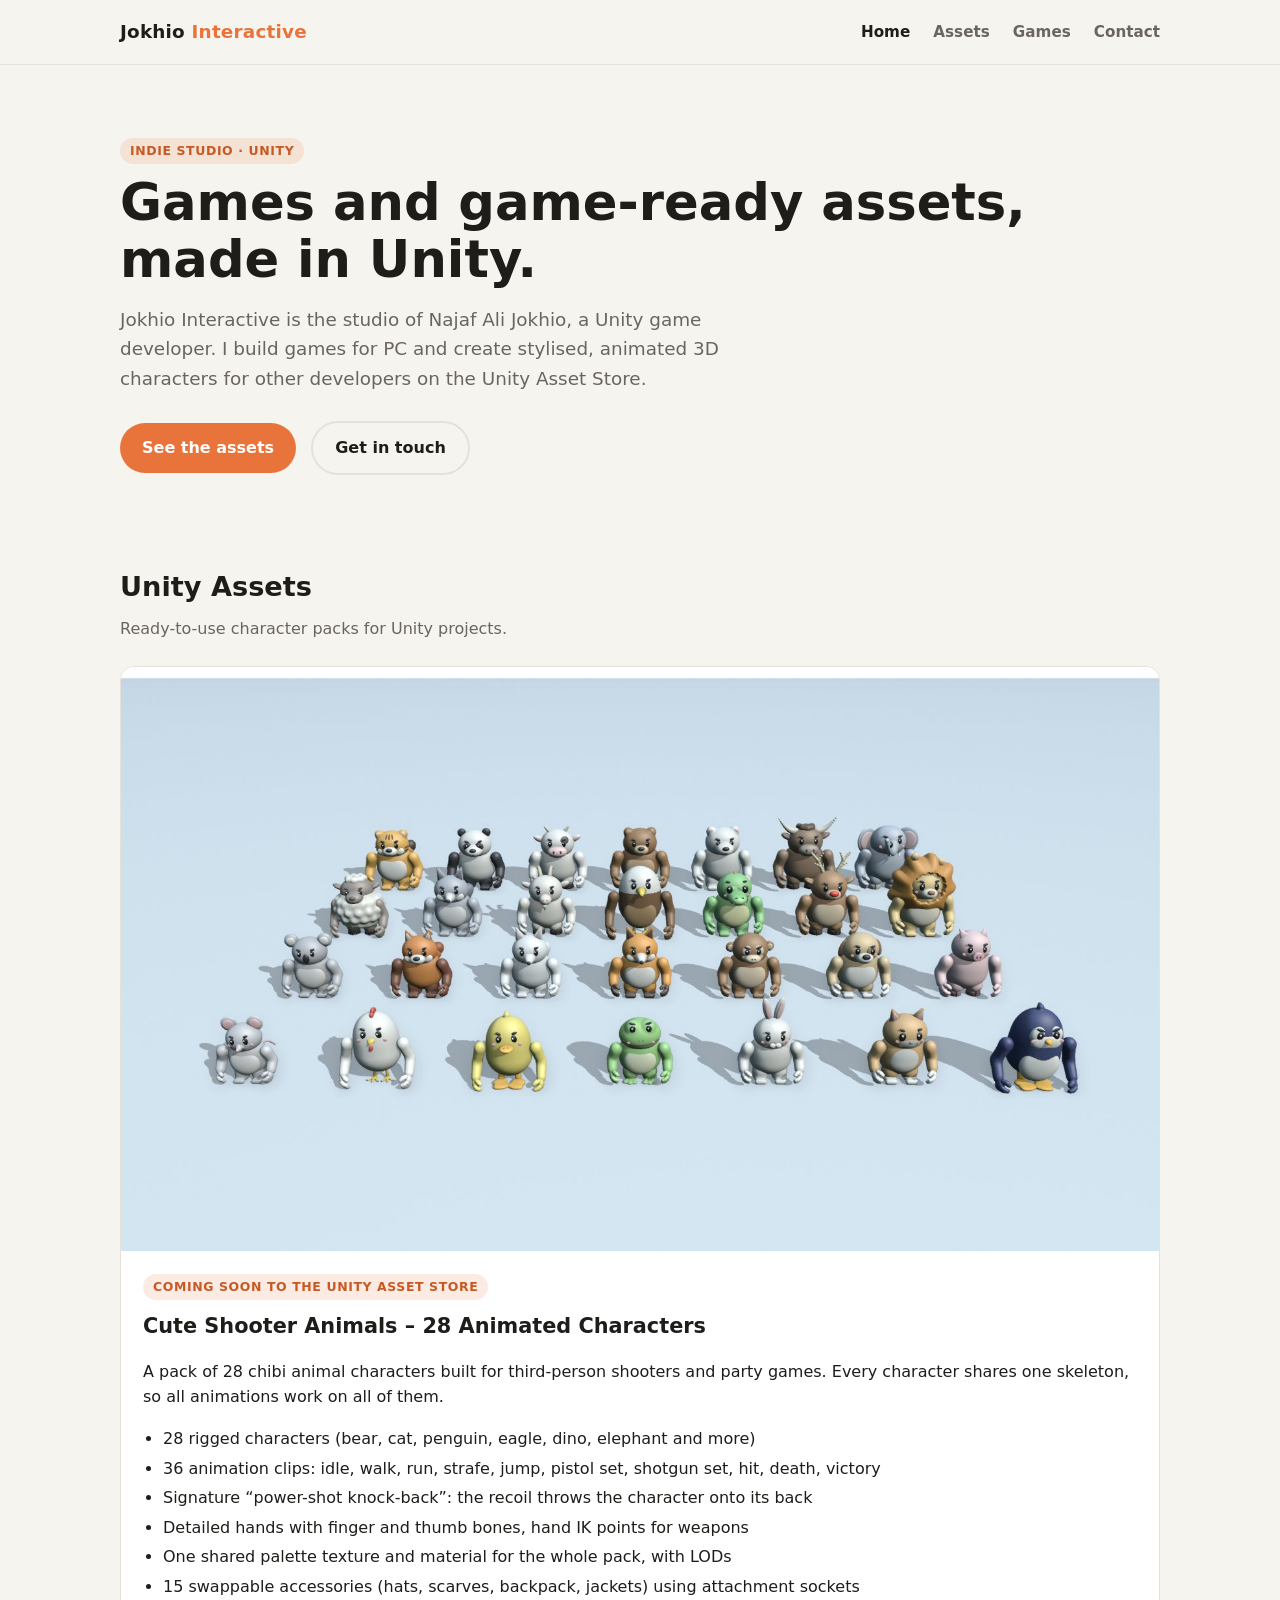
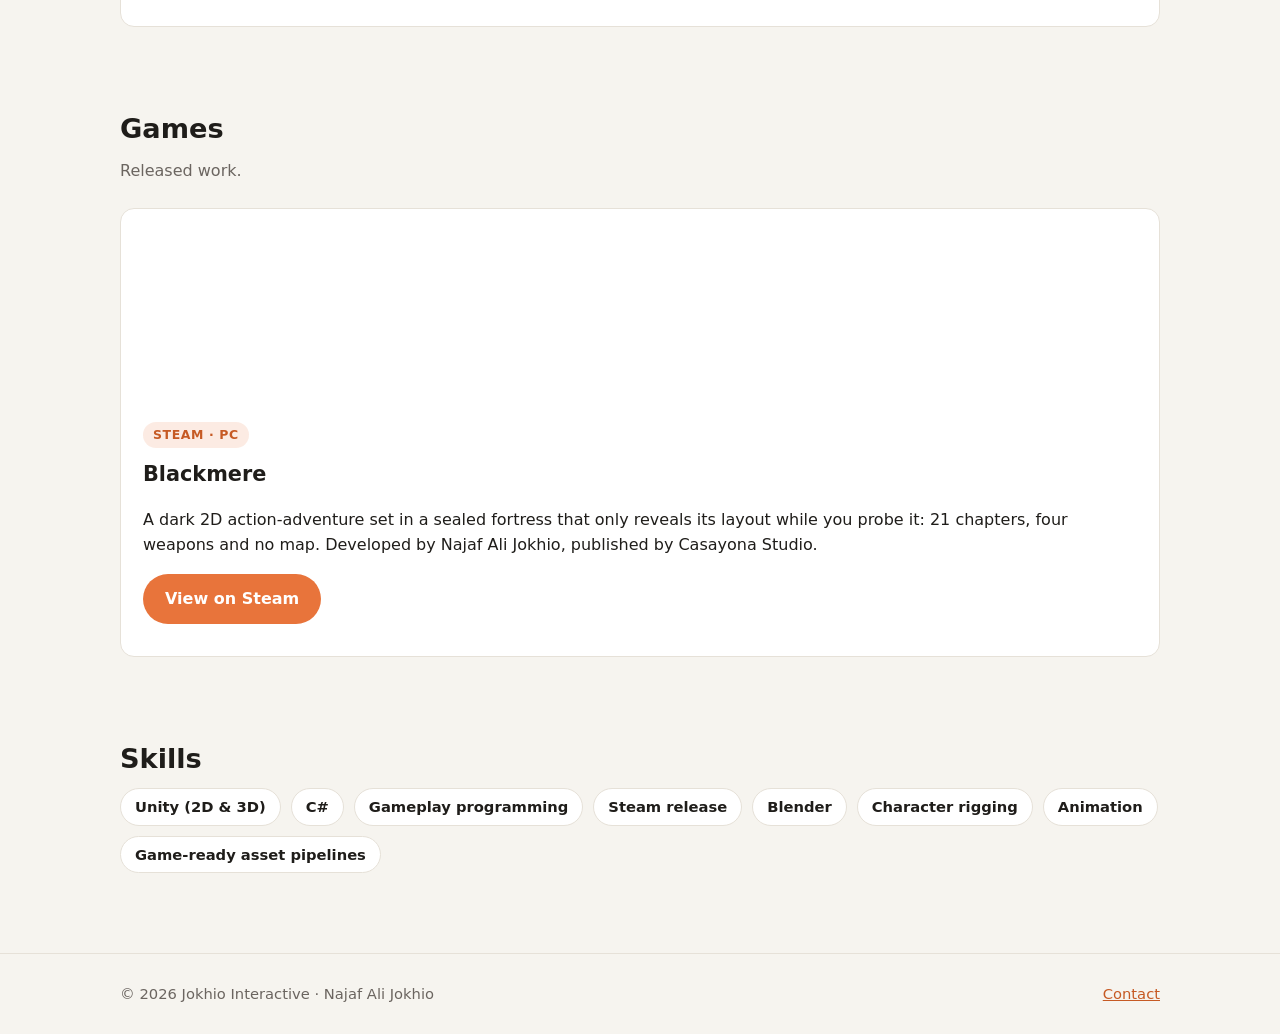
==== index.html @ 977c148a "Fix special characters" ====
<!doctype html>
<html lang="en">
<head>
  <meta charset="utf-8">
  <meta name="viewport" content="width=device-width, initial-scale=1">
  <title>Jokhio Interactive &ndash; Game Development &amp; Unity Assets</title>
  <meta name="description" content="Jokhio Interactive is the indie game development and Unity asset studio of Najaf Ali Jokhio, developer of Blackmere on Steam.">
  <link rel="stylesheet" href="style.css">
  <link rel="icon" href="images/favicon.png">
</head>
<body>
  <header class="site">
    <div class="wrap">
      <a class="brand" href="index.html">Jokhio <span>Interactive</span></a>
      <nav>
        <a href="index.html" aria-current="page">Home</a>
        <a href="#assets">Assets</a>
        <a href="#games">Games</a>
        <a href="contact.html">Contact</a>
      </nav>
    </div>
  </header>

  <main>
    <section class="hero">
      <div class="wrap">
        <span class="tag">Indie studio &middot; Unity</span>
        <h1>Games and game-ready assets, made in Unity.</h1>
        <p>Jokhio Interactive is the studio of Najaf Ali Jokhio, a Unity game developer. I build games for PC and create
          stylised, animated 3D characters for other developers on the Unity Asset Store.</p>
        <a class="btn" href="#assets">See the assets</a>
        <a class="btn ghost" href="contact.html">Get in touch</a>
      </div>
    </section>

    <section id="assets">
      <div class="wrap">
        <h2>Unity Assets</h2>
        <p class="lead">Ready-to-use character packs for Unity projects.</p>
        <div class="card">
          <img src="images/cute-shooter-animals.jpg" alt="Lineup of 28 cute low-poly animal characters standing in rows">
          <div class="body">
            <span class="tag">Coming soon to the Unity Asset Store</span>
            <h3>Cute Shooter Animals &ndash; 28 Animated Characters</h3>
            <p>A pack of 28 chibi animal characters built for third-person shooters and party games. Every character
              shares one skeleton, so all animations work on all of them.</p>
            <ul class="feature-list">
              <li>28 rigged characters (bear, cat, penguin, eagle, dino, elephant and more)</li>
              <li>36 animation clips: idle, walk, run, strafe, jump, pistol set, shotgun set, hit, death, victory</li>
              <li>Signature &ldquo;power-shot knock-back&rdquo;: the recoil throws the character onto its back</li>
              <li>Detailed hands with finger and thumb bones, hand IK points for weapons</li>
              <li>One shared palette texture and material for the whole pack, with LODs</li>
              <li>15 swappable accessories (hats, scarves, backpack, jackets) using attachment sockets</li>
            </ul>
          </div>
        </div>
      </div>
    </section>

    <section id="games">
      <div class="wrap">
        <h2>Games</h2>
        <p class="lead">Released work.</p>
        <div class="grid">
          <div class="card">
            <iframe class="steam-embed" src="https://store.steampowered.com/widget/5117120/" title="Blackmere on Steam" loading="lazy"></iframe>
            <div class="body">
              <span class="tag">Steam &middot; PC</span>
              <h3>Blackmere</h3>
              <p>A dark 2D action-adventure set in a sealed fortress that only reveals its layout while you probe it:
                21 chapters, four weapons and no map. Developed by Najaf Ali Jokhio, published by Casayona Studio.</p>
              <a class="btn" href="https://store.steampowered.com/app/5117120/Blackmere/" target="_blank" rel="noopener">View on Steam</a>
            </div>
          </div>
        </div>
      </div>
    </section>

    <section id="skills">
      <div class="wrap">
        <h2>Skills</h2>
        <div class="skills">
          <span>Unity (2D &amp; 3D)</span><span>C#</span><span>Gameplay programming</span><span>Steam release</span>
          <span>Blender</span><span>Character rigging</span><span>Animation</span><span>Game-ready asset pipelines</span>
        </div>
      </div>
    </section>
  </main>

  <footer class="site">
    <div class="wrap">
      <span>&copy; 2026 Jokhio Interactive &middot; Najaf Ali Jokhio</span>
      <span><a href="contact.html">Contact</a></span>
    </div>
  </footer>
</body>
</html>
---- style.css ----
:root {
  --bg: #f6f4ef;
  --surface: #ffffff;
  --text: #1f1d1a;
  --muted: #6b6560;
  --accent: #e8743b;
  --accent-dark: #c65a24;
  --line: #e6e1d8;
  --radius: 14px;
  --max: 1080px;
}
@media (prefers-color-scheme: dark) {
  :root {
    --bg: #15140f;
    --surface: #1f1d18;
    --text: #f2eee6;
    --muted: #a59e93;
    --line: #34302a;
  }
}
* { box-sizing: border-box; }
html { scroll-behavior: smooth; }
body {
  margin: 0;
  font-family: "Segoe UI", system-ui, -apple-system, Roboto, Helvetica, Arial, sans-serif;
  background: var(--bg);
  color: var(--text);
  line-height: 1.6;
}
a { color: var(--accent-dark); }
@media (prefers-color-scheme: dark) { a { color: var(--accent); } }
img { max-width: 100%; display: block; }

.wrap { width: 100%; max-width: var(--max); margin: 0 auto; padding: 0 20px; }

header.site {
  position: sticky; top: 0; z-index: 10;
  background: color-mix(in srgb, var(--bg) 88%, transparent);
  backdrop-filter: blur(8px);
  border-bottom: 1px solid var(--line);
}
header.site .wrap { display: flex; align-items: center; justify-content: space-between; height: 64px; gap: 16px; }
.brand { font-weight: 800; font-size: 1.15rem; text-decoration: none; color: var(--text); letter-spacing: .2px; }
.brand span { color: var(--accent); }
nav a { margin-left: 18px; text-decoration: none; color: var(--muted); font-weight: 600; font-size: .95rem; }
nav a:hover, nav a[aria-current="page"] { color: var(--text); }

.hero { padding: 72px 0 40px; }
.hero h1 { font-size: clamp(2rem, 5vw, 3.2rem); line-height: 1.12; margin: 0 0 16px; }
.hero p { font-size: 1.15rem; color: var(--muted); max-width: 640px; margin: 0 0 28px; }
.btn {
  display: inline-block; padding: 12px 22px; border-radius: 999px; background: var(--accent);
  color: #fff; text-decoration: none; font-weight: 700; margin-right: 10px; margin-bottom: 10px;
}
.btn:hover { background: var(--accent-dark); }
.btn.ghost { background: transparent; color: var(--text); border: 2px solid var(--line); }

section { padding: 40px 0; }
section h2 { font-size: 1.7rem; margin: 0 0 8px; }
section .lead { color: var(--muted); margin: 0 0 24px; }

.card {
  background: var(--surface); border: 1px solid var(--line); border-radius: var(--radius);
  overflow: hidden;
}
.card .body { padding: 22px; }
.card h3 { margin: 0 0 6px; font-size: 1.3rem; }
.tag { display: inline-block; font-size: .78rem; font-weight: 700; text-transform: uppercase; letter-spacing: .6px;
  color: var(--accent-dark); background: color-mix(in srgb, var(--accent) 14%, transparent); padding: 3px 10px; border-radius: 999px; margin-bottom: 10px; }
.grid { display: grid; grid-template-columns: repeat(auto-fit, minmax(300px, 1fr)); gap: 22px; }
.feature-list { margin: 12px 0 0; padding-left: 20px; }
.feature-list li { margin: 4px 0; }
.steam-embed { width: 100%; height: 190px; border: 0; display: block; }

.skills { display: flex; flex-wrap: wrap; gap: 10px; }
.skills span { border: 1px solid var(--line); border-radius: 999px; padding: 6px 14px; font-weight: 600; font-size: .92rem; background: var(--surface); }

.contact-box { max-width: 640px; }
.contact-box dl { display: grid; grid-template-columns: 140px 1fr; gap: 10px 16px; margin: 20px 0 0; }
.contact-box dt { color: var(--muted); font-weight: 600; }
.contact-box dd { margin: 0; overflow-wrap: anywhere; }

footer.site { border-top: 1px solid var(--line); margin-top: 40px; padding: 28px 0; color: var(--muted); font-size: .92rem; }
footer.site .wrap { display: flex; flex-wrap: wrap; justify-content: space-between; gap: 12px; }

.brand { white-space: nowrap; }
@media (max-width: 560px) {
  header.site .wrap { height: auto; flex-direction: column; align-items: flex-start; padding-top: 10px; padding-bottom: 8px; gap: 4px; }
  nav a { margin-left: 0; margin-right: 14px; font-size: .9rem; }
  .contact-box dl { grid-template-columns: 1fr; }
  .hero { padding-top: 48px; }
}
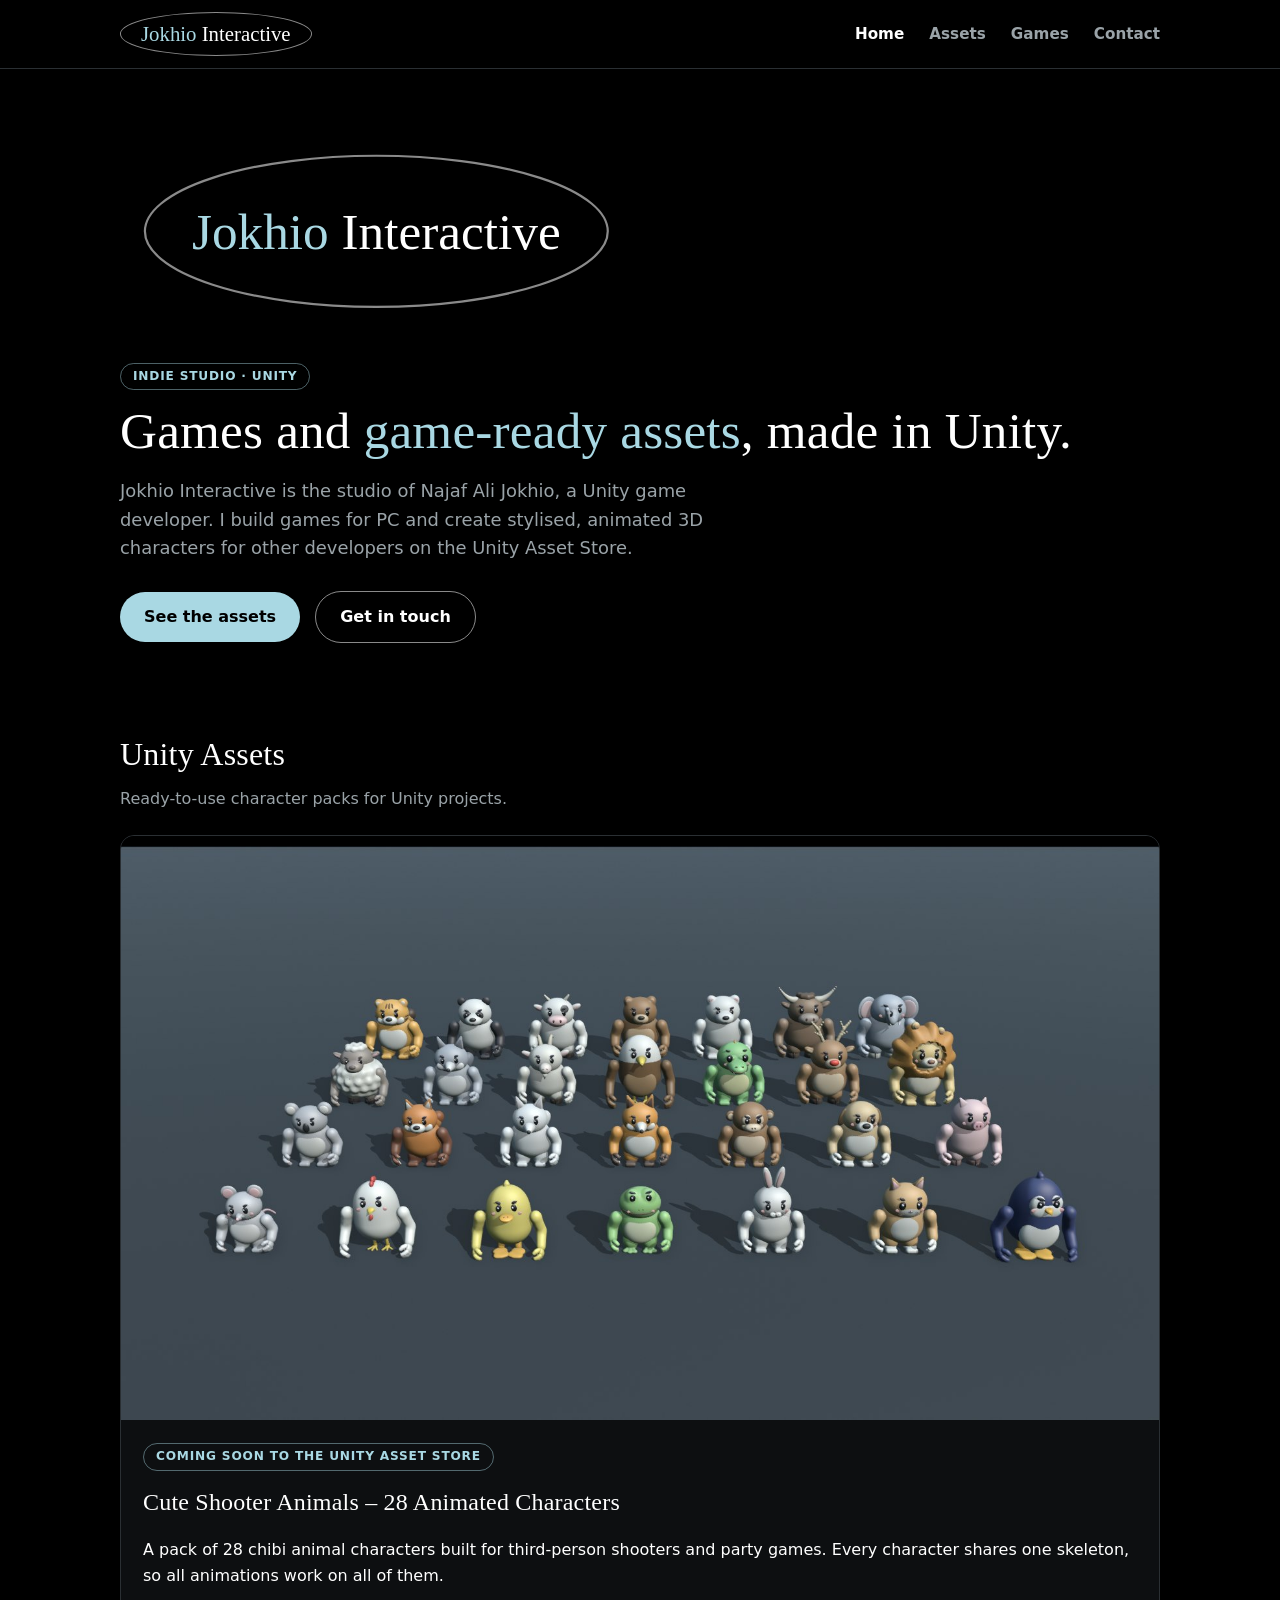
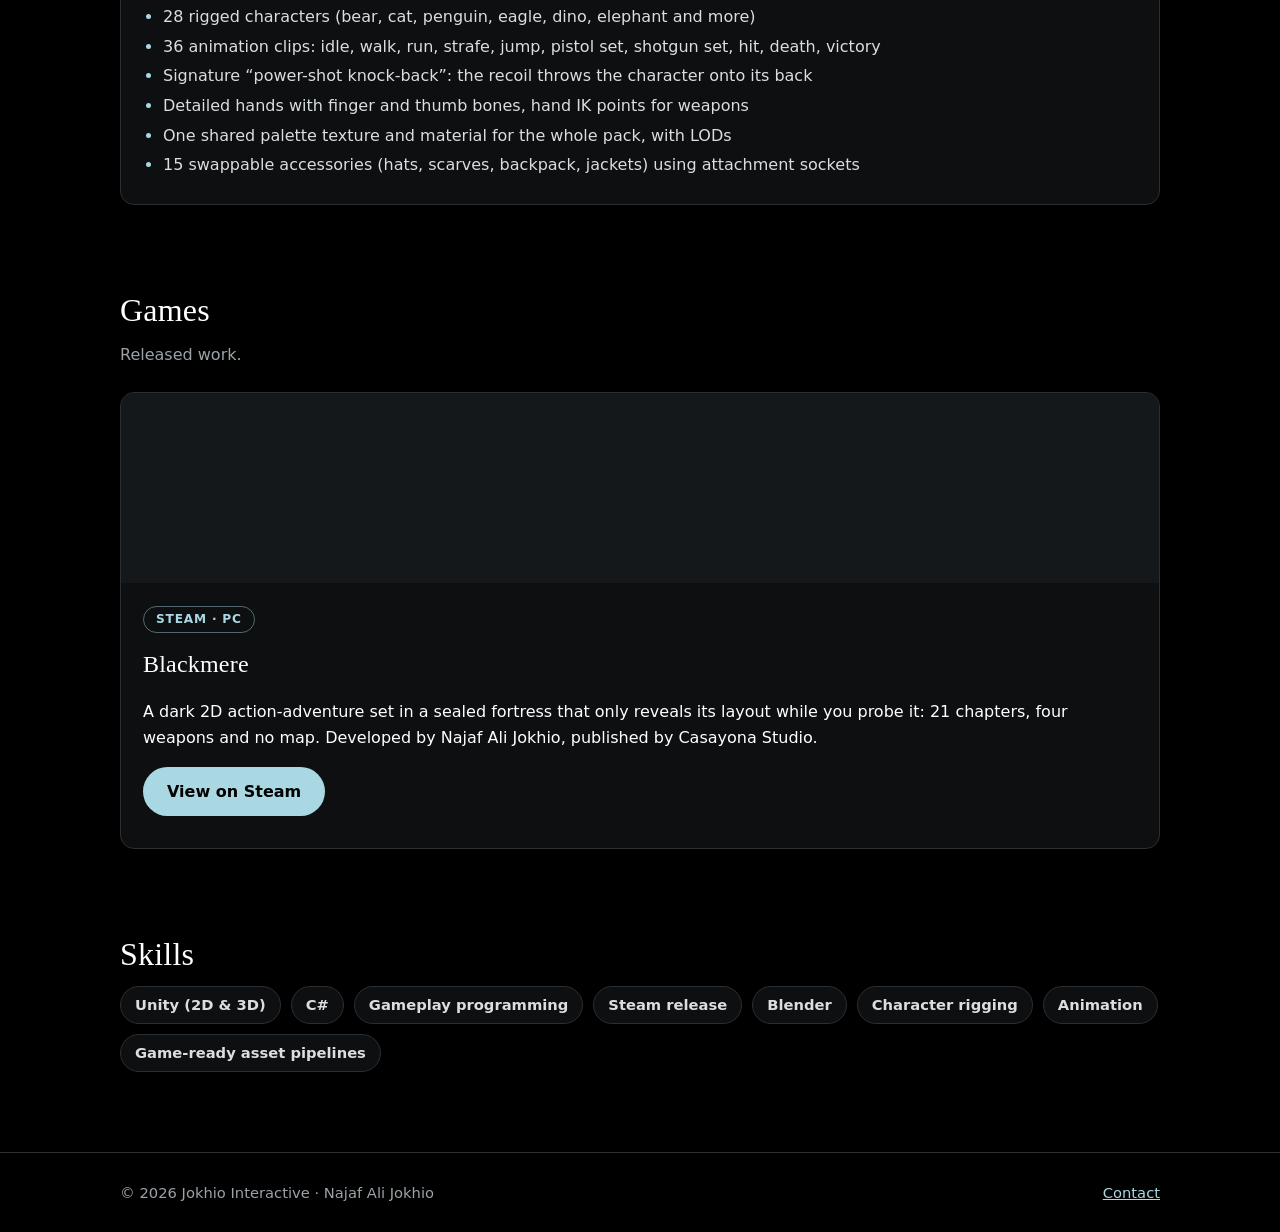
==== commit f88dc98d: "Dark theme matching the Jokhio Interactive logo" ====
--- a/index.html
+++ b/index.html
@@ -7,11 +7,12 @@
   <meta name="description" content="Jokhio Interactive is the indie game development and Unity asset studio of Najaf Ali Jokhio, developer of Blackmere on Steam.">
   <link rel="stylesheet" href="style.css">
   <link rel="icon" href="images/favicon.png">
+  <meta name="theme-color" content="#000000">
 </head>
 <body>
   <header class="site">
     <div class="wrap">
-      <a class="brand" href="index.html">Jokhio <span>Interactive</span></a>
+      <a class="brand" href="index.html"><span class="j">Jokhio</span> Interactive</a>
       <nav>
         <a href="index.html" aria-current="page">Home</a>
         <a href="#assets">Assets</a>
@@ -24,8 +25,9 @@
   <main>
     <section class="hero">
       <div class="wrap">
+        <img class="logo" src="images/logo.svg" alt="Jokhio Interactive logo">
         <span class="tag">Indie studio &middot; Unity</span>
-        <h1>Games and game-ready assets, made in Unity.</h1>
+        <h1>Games and <em>game-ready assets</em>, made in Unity.</h1>
         <p>Jokhio Interactive is the studio of Najaf Ali Jokhio, a Unity game developer. I build games for PC and create
           stylised, animated 3D characters for other developers on the Unity Asset Store.</p>
         <a class="btn" href="#assets">See the assets</a>
--- a/style.css
+++ b/style.css
@@ -1,79 +1,82 @@
 :root {
-  --bg: #f6f4ef;
-  --surface: #ffffff;
-  --text: #1f1d1a;
-  --muted: #6b6560;
-  --accent: #e8743b;
-  --accent-dark: #c65a24;
-  --line: #e6e1d8;
+  --bg: #000000;
+  --surface: #0d0f11;
+  --surface-2: #14181b;
+  --text: #ffffff;
+  --muted: #9aa3a8;
+  --accent: #a9d8e3;
+  --accent-dark: #7fbccb;
+  --line: #2a2f33;
+  --ring: #8a8a8a;
   --radius: 14px;
   --max: 1080px;
-}
-@media (prefers-color-scheme: dark) {
-  :root {
-    --bg: #15140f;
-    --surface: #1f1d18;
-    --text: #f2eee6;
-    --muted: #a59e93;
-    --line: #34302a;
-  }
+  --serif: "Times New Roman", Times, Georgia, serif;
+  --sans: "Segoe UI", system-ui, -apple-system, Roboto, Helvetica, Arial, sans-serif;
+  color-scheme: dark;
 }
 * { box-sizing: border-box; }
 html { scroll-behavior: smooth; }
 body {
   margin: 0;
-  font-family: "Segoe UI", system-ui, -apple-system, Roboto, Helvetica, Arial, sans-serif;
+  font-family: var(--sans);
   background: var(--bg);
   color: var(--text);
   line-height: 1.6;
 }
-a { color: var(--accent-dark); }
-@media (prefers-color-scheme: dark) { a { color: var(--accent); } }
+a { color: var(--accent); }
+a:hover { color: #ffffff; }
 img { max-width: 100%; display: block; }
+h1, h2, h3 { font-family: var(--serif); font-weight: 400; letter-spacing: .2px; }
 
 .wrap { width: 100%; max-width: var(--max); margin: 0 auto; padding: 0 20px; }
 
 header.site {
   position: sticky; top: 0; z-index: 10;
-  background: color-mix(in srgb, var(--bg) 88%, transparent);
+  background: rgba(0, 0, 0, .9);
   backdrop-filter: blur(8px);
   border-bottom: 1px solid var(--line);
 }
-header.site .wrap { display: flex; align-items: center; justify-content: space-between; height: 64px; gap: 16px; }
-.brand { font-weight: 800; font-size: 1.15rem; text-decoration: none; color: var(--text); letter-spacing: .2px; }
-.brand span { color: var(--accent); }
-nav a { margin-left: 18px; text-decoration: none; color: var(--muted); font-weight: 600; font-size: .95rem; }
-nav a:hover, nav a[aria-current="page"] { color: var(--text); }
+header.site .wrap { display: flex; align-items: center; justify-content: space-between; height: 68px; gap: 16px; }
+.brand {
+  font-family: var(--serif); font-size: 1.3rem; text-decoration: none; color: #fff; white-space: nowrap;
+  border: 1.5px solid var(--ring); border-radius: 50%; padding: 4px 20px;
+}
+.brand span.j { color: var(--accent); }
+nav a { margin-left: 20px; text-decoration: none; color: var(--muted); font-weight: 600; font-size: .95rem; }
+nav a:hover, nav a[aria-current="page"] { color: #fff; }
 
-.hero { padding: 72px 0 40px; }
-.hero h1 { font-size: clamp(2rem, 5vw, 3.2rem); line-height: 1.12; margin: 0 0 16px; }
-.hero p { font-size: 1.15rem; color: var(--muted); max-width: 640px; margin: 0 0 28px; }
+.hero { padding: 64px 0 36px; }
+.hero .logo { width: min(520px, 100%); margin: 0 0 28px; }
+.hero h1 { font-size: clamp(2rem, 5vw, 3.2rem); line-height: 1.15; margin: 0 0 16px; }
+.hero h1 em { font-style: normal; color: var(--accent); }
+.hero p { font-size: 1.12rem; color: var(--muted); max-width: 640px; margin: 0 0 28px; }
 .btn {
-  display: inline-block; padding: 12px 22px; border-radius: 999px; background: var(--accent);
-  color: #fff; text-decoration: none; font-weight: 700; margin-right: 10px; margin-bottom: 10px;
+  display: inline-block; padding: 12px 24px; border-radius: 999px; background: var(--accent);
+  color: #000; text-decoration: none; font-weight: 700; margin-right: 10px; margin-bottom: 10px;
 }
-.btn:hover { background: var(--accent-dark); }
-.btn.ghost { background: transparent; color: var(--text); border: 2px solid var(--line); }
+.btn:hover { background: #ffffff; color: #000; }
+.btn.ghost { background: transparent; color: #fff; border: 1.5px solid var(--ring); }
+.btn.ghost:hover { border-color: var(--accent); color: var(--accent); }
 
 section { padding: 40px 0; }
-section h2 { font-size: 1.7rem; margin: 0 0 8px; }
+section h2 { font-size: 2rem; margin: 0 0 6px; }
 section .lead { color: var(--muted); margin: 0 0 24px; }
 
-.card {
-  background: var(--surface); border: 1px solid var(--line); border-radius: var(--radius);
-  overflow: hidden;
+.card { background: var(--surface); border: 1px solid var(--line); border-radius: var(--radius); overflow: hidden; }
+.card .body { padding: 22px; }
+.card h3 { margin: 0 0 6px; font-size: 1.5rem; }
+.tag {
+  display: inline-block; font-size: .76rem; font-weight: 700; text-transform: uppercase; letter-spacing: .8px;
+  color: var(--accent); border: 1px solid rgba(169, 216, 227, .45); padding: 3px 12px; border-radius: 999px; margin-bottom: 12px;
 }
-.card .body { padding: 22px; }
-.card h3 { margin: 0 0 6px; font-size: 1.3rem; }
-.tag { display: inline-block; font-size: .78rem; font-weight: 700; text-transform: uppercase; letter-spacing: .6px;
-  color: var(--accent-dark); background: color-mix(in srgb, var(--accent) 14%, transparent); padding: 3px 10px; border-radius: 999px; margin-bottom: 10px; }
 .grid { display: grid; grid-template-columns: repeat(auto-fit, minmax(300px, 1fr)); gap: 22px; }
-.feature-list { margin: 12px 0 0; padding-left: 20px; }
+.feature-list { margin: 12px 0 0; padding-left: 20px; color: #d9dee1; }
 .feature-list li { margin: 4px 0; }
-.steam-embed { width: 100%; height: 190px; border: 0; display: block; }
+.feature-list li::marker { color: var(--accent); }
+.steam-embed { width: 100%; height: 190px; border: 0; display: block; background: var(--surface-2); }
 
 .skills { display: flex; flex-wrap: wrap; gap: 10px; }
-.skills span { border: 1px solid var(--line); border-radius: 999px; padding: 6px 14px; font-weight: 600; font-size: .92rem; background: var(--surface); }
+.skills span { border: 1px solid var(--line); border-radius: 999px; padding: 6px 14px; font-weight: 600; font-size: .92rem; background: var(--surface); color: #d9dee1; }
 
 .contact-box { max-width: 640px; }
 .contact-box dl { display: grid; grid-template-columns: 140px 1fr; gap: 10px 16px; margin: 20px 0 0; }
@@ -83,10 +86,9 @@
 footer.site { border-top: 1px solid var(--line); margin-top: 40px; padding: 28px 0; color: var(--muted); font-size: .92rem; }
 footer.site .wrap { display: flex; flex-wrap: wrap; justify-content: space-between; gap: 12px; }
 
-.brand { white-space: nowrap; }
 @media (max-width: 560px) {
-  header.site .wrap { height: auto; flex-direction: column; align-items: flex-start; padding-top: 10px; padding-bottom: 8px; gap: 4px; }
+  header.site .wrap { height: auto; flex-direction: column; align-items: flex-start; padding-top: 10px; padding-bottom: 8px; gap: 6px; }
   nav a { margin-left: 0; margin-right: 14px; font-size: .9rem; }
   .contact-box dl { grid-template-columns: 1fr; }
-  .hero { padding-top: 48px; }
+  .hero { padding-top: 40px; }
 }
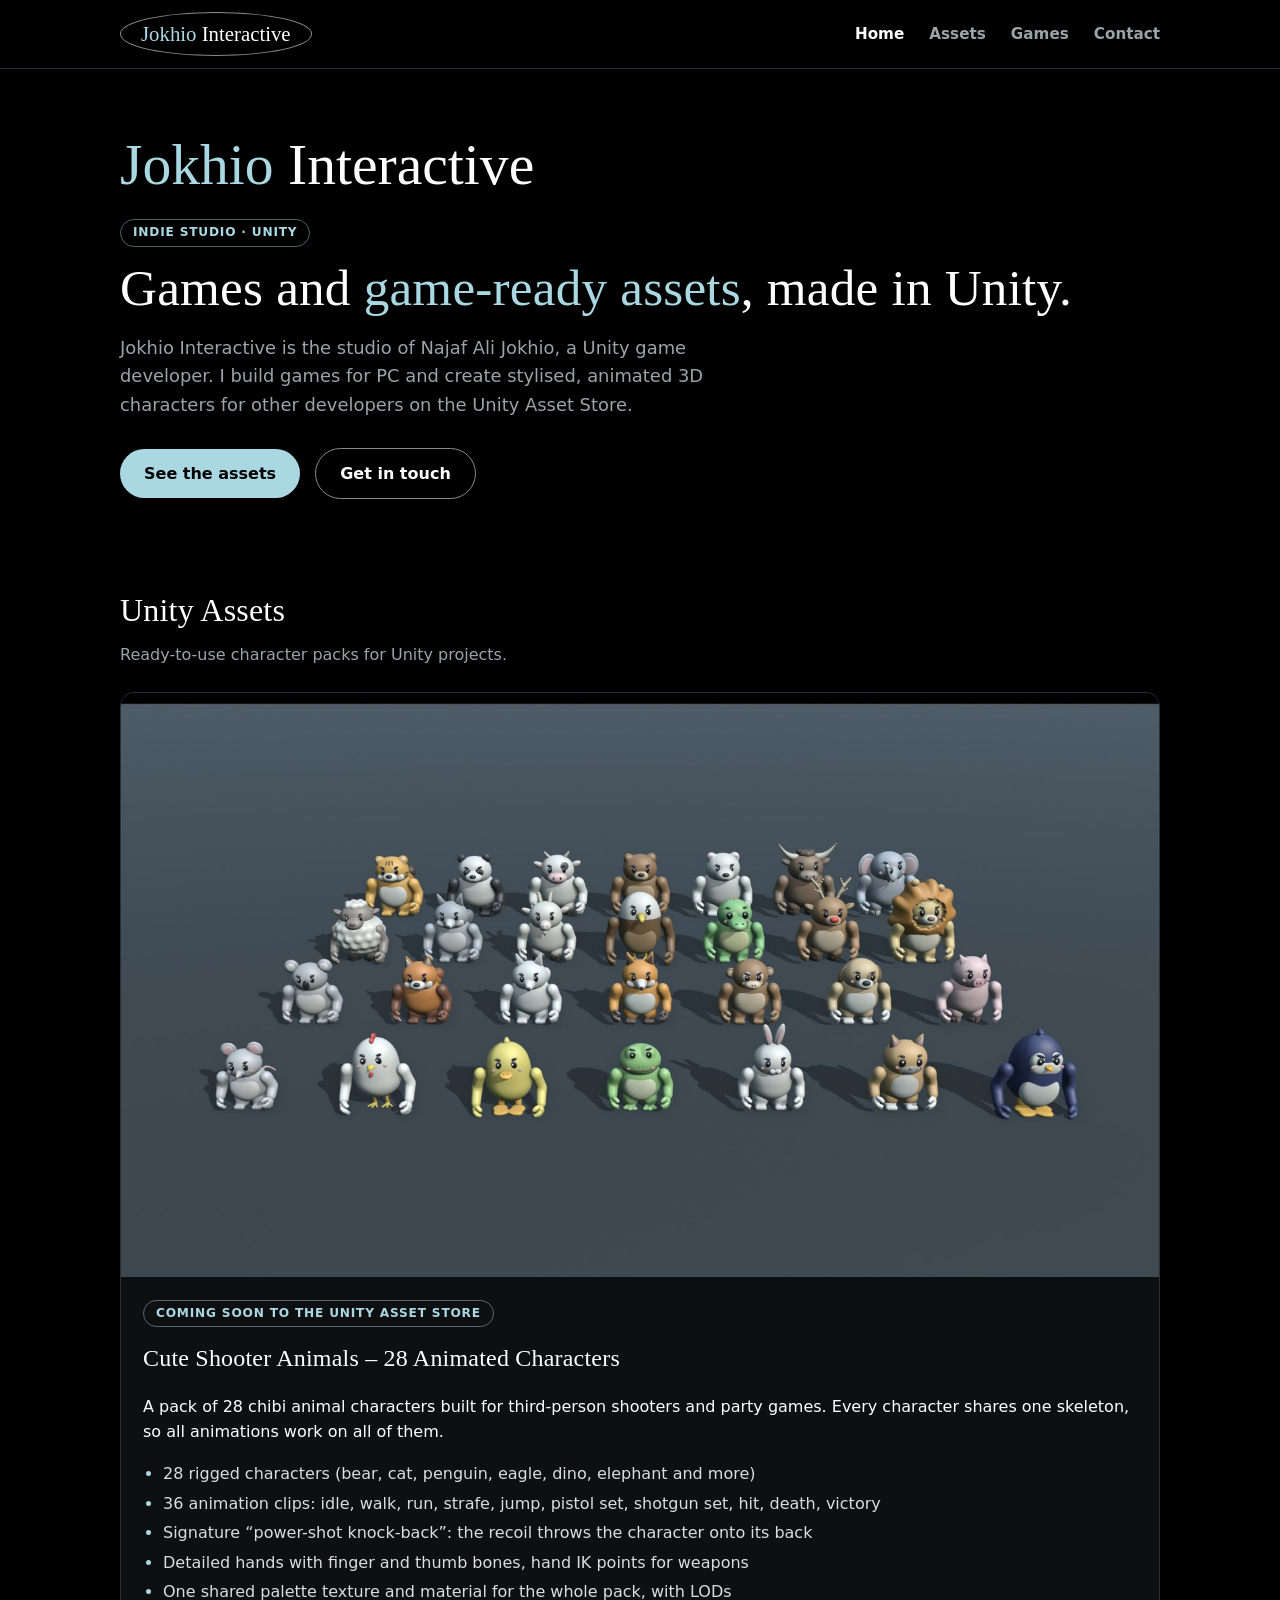
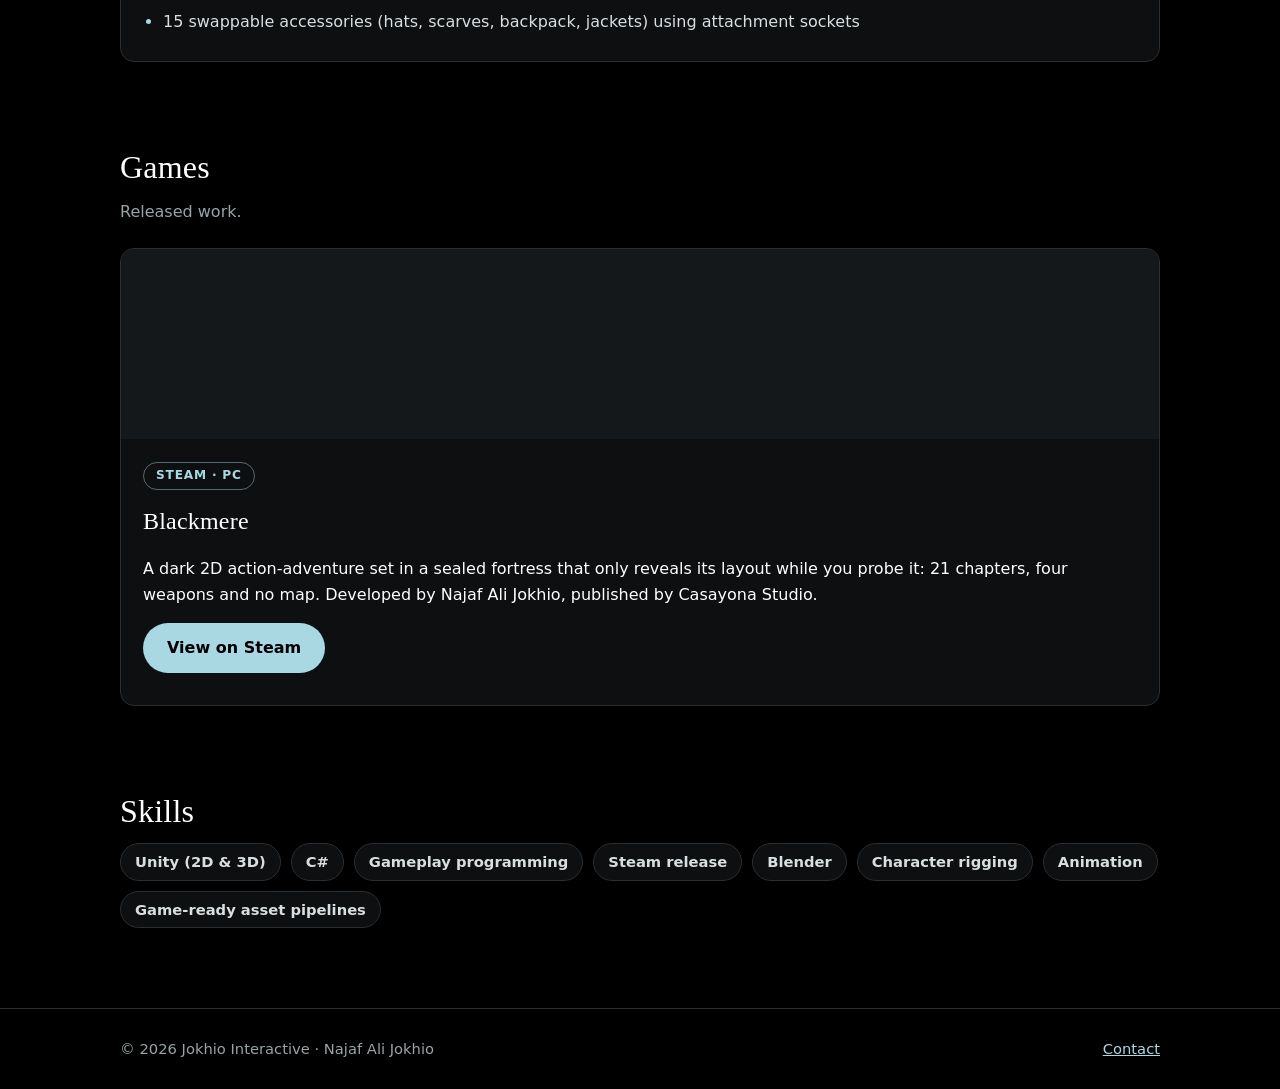
==== commit 48514efa: "Hero: studio name as text instead of logo image" ====
--- a/index.html
+++ b/index.html
@@ -25,7 +25,7 @@
   <main>
     <section class="hero">
       <div class="wrap">
-        <img class="logo" src="images/logo.svg" alt="Jokhio Interactive logo">
+        <p class="studio-name"><span class="j">Jokhio</span> Interactive</p>
         <span class="tag">Indie studio &middot; Unity</span>
         <h1>Games and <em>game-ready assets</em>, made in Unity.</h1>
         <p>Jokhio Interactive is the studio of Najaf Ali Jokhio, a Unity game developer. I build games for PC and create
--- a/style.css
+++ b/style.css
@@ -46,7 +46,8 @@
 nav a:hover, nav a[aria-current="page"] { color: #fff; }
 
 .hero { padding: 64px 0 36px; }
-.hero .logo { width: min(520px, 100%); margin: 0 0 28px; }
+.hero .studio-name { font-family: var(--serif); font-size: clamp(2.2rem, 6vw, 3.6rem); line-height: 1.1; color: #fff; margin: 0 0 22px; max-width: none; }
+.hero .studio-name .j { color: var(--accent); }
 .hero h1 { font-size: clamp(2rem, 5vw, 3.2rem); line-height: 1.15; margin: 0 0 16px; }
 .hero h1 em { font-style: normal; color: var(--accent); }
 .hero p { font-size: 1.12rem; color: var(--muted); max-width: 640px; margin: 0 0 28px; }
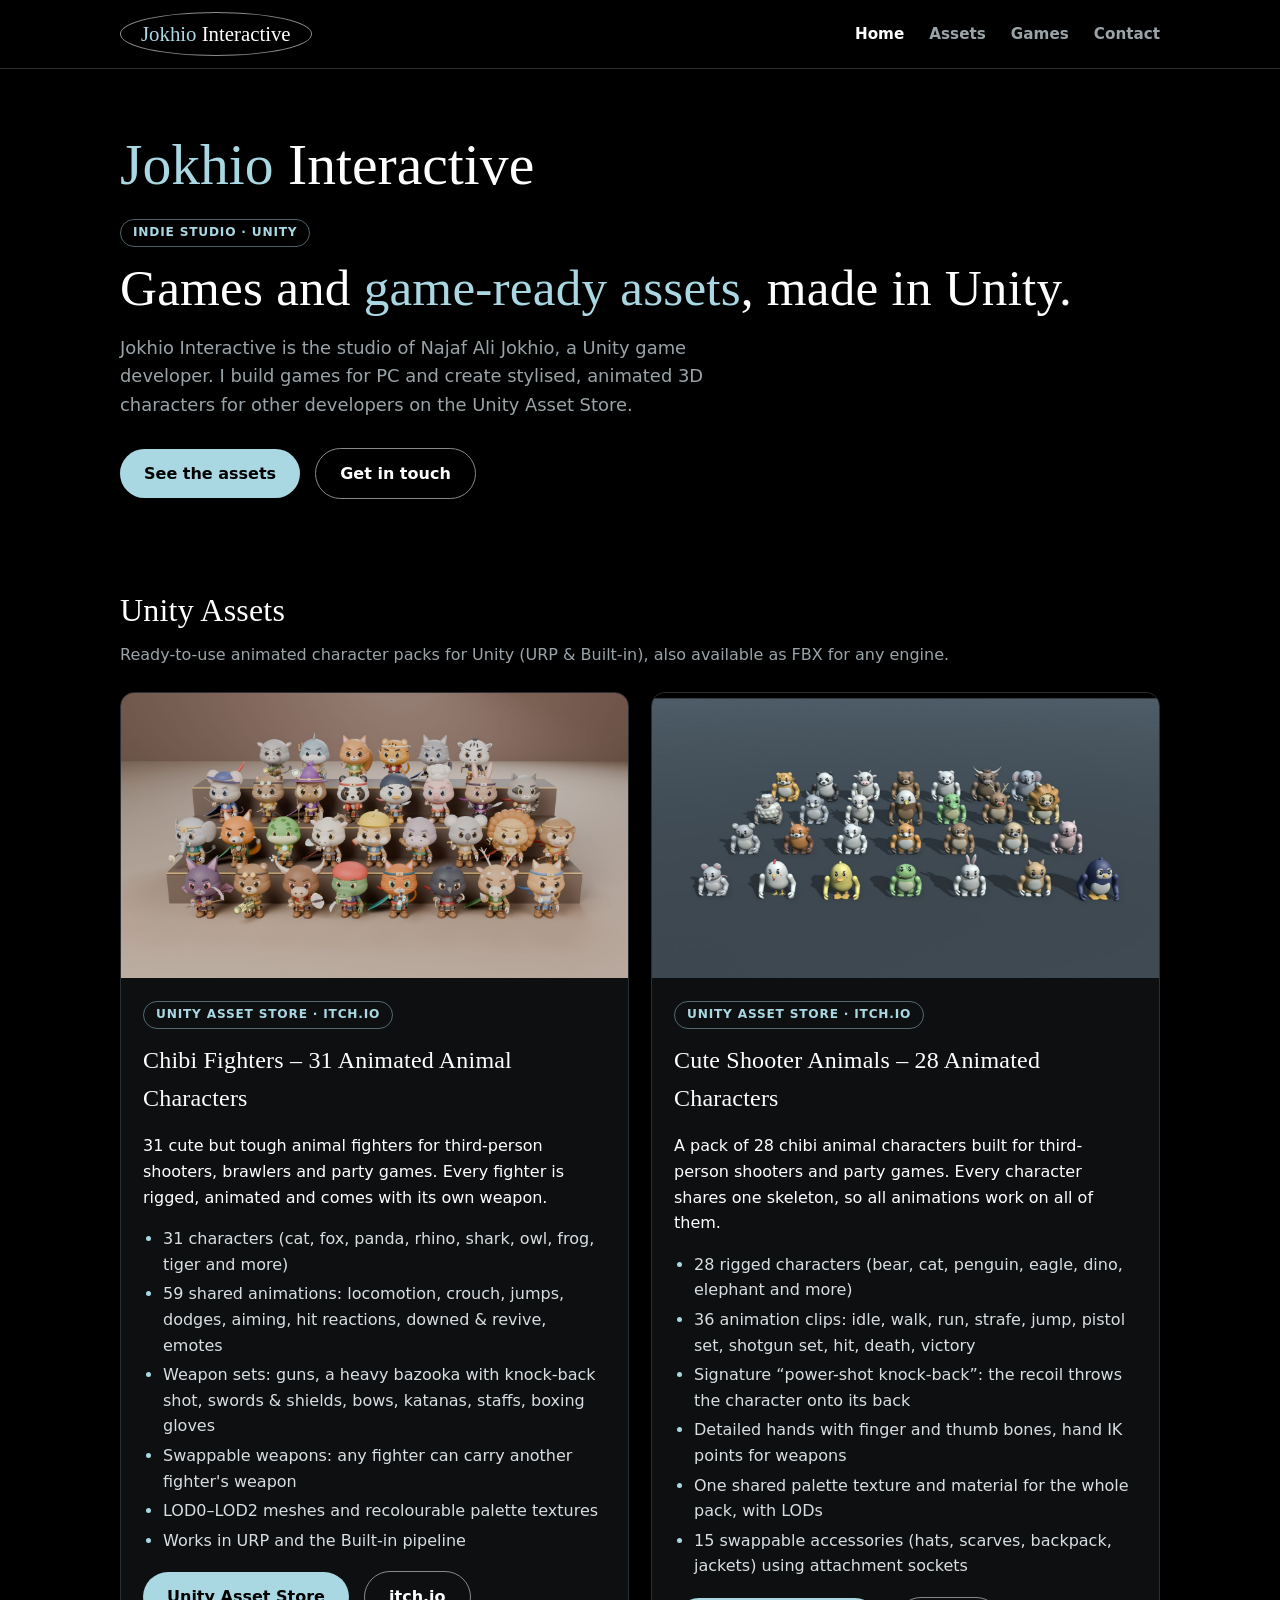
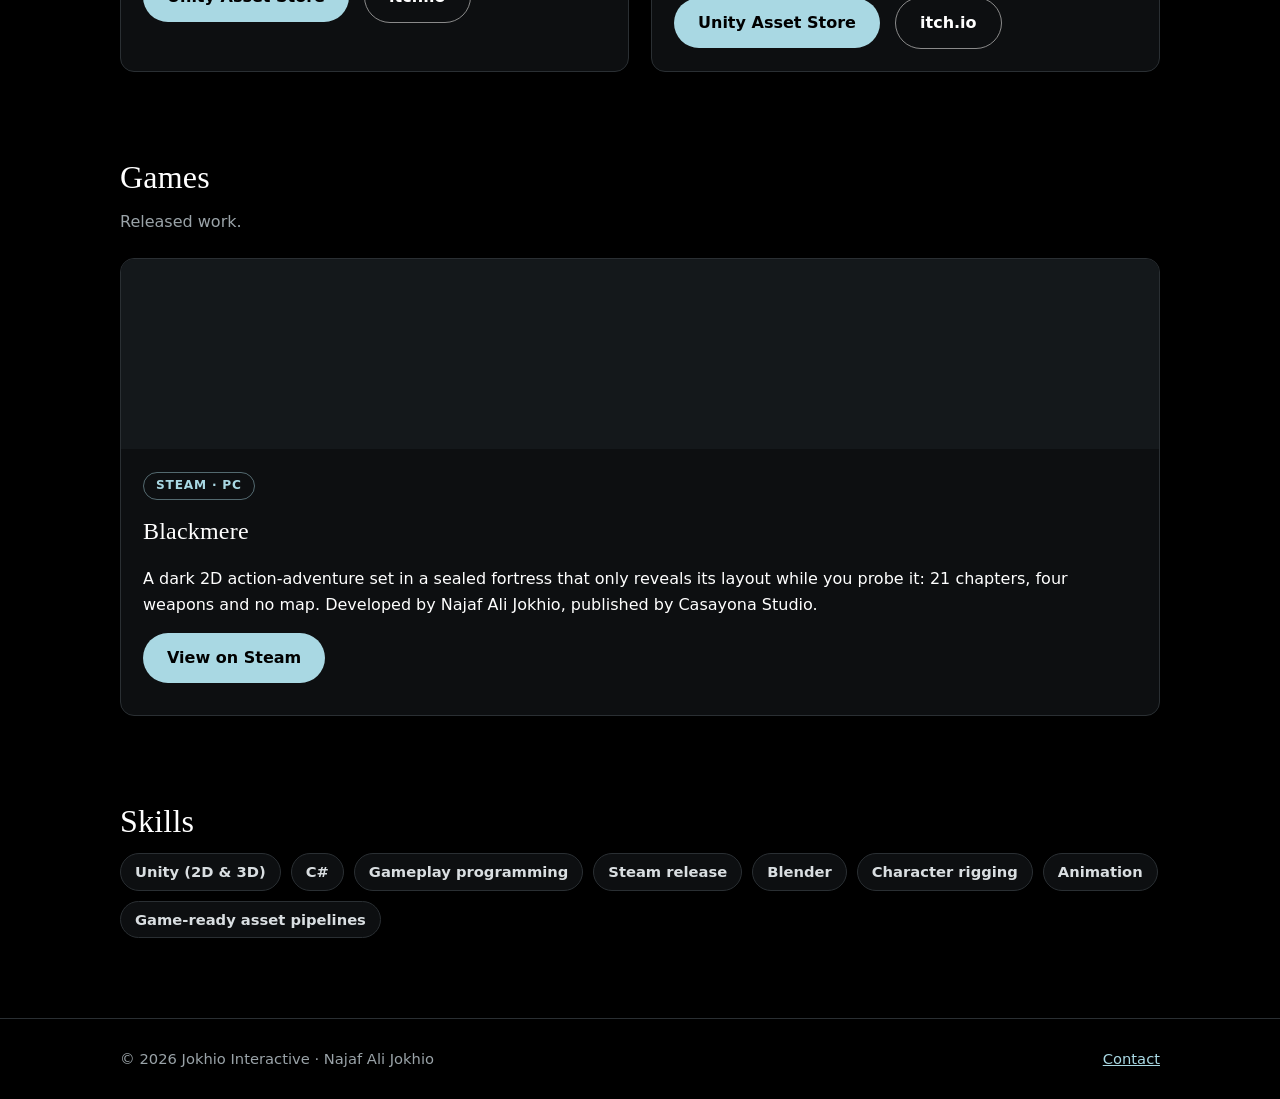
==== commit c10dad7b: "Assets: add Chibi Fighters, store and itch.io links for both packs" ====
--- a/index.html
+++ b/index.html
@@ -38,22 +38,49 @@
     <section id="assets">
       <div class="wrap">
         <h2>Unity Assets</h2>
-        <p class="lead">Ready-to-use character packs for Unity projects.</p>
-        <div class="card">
-          <img src="images/cute-shooter-animals.jpg" alt="Lineup of 28 cute low-poly animal characters standing in rows">
-          <div class="body">
-            <span class="tag">Coming soon to the Unity Asset Store</span>
-            <h3>Cute Shooter Animals &ndash; 28 Animated Characters</h3>
-            <p>A pack of 28 chibi animal characters built for third-person shooters and party games. Every character
-              shares one skeleton, so all animations work on all of them.</p>
-            <ul class="feature-list">
-              <li>28 rigged characters (bear, cat, penguin, eagle, dino, elephant and more)</li>
-              <li>36 animation clips: idle, walk, run, strafe, jump, pistol set, shotgun set, hit, death, victory</li>
-              <li>Signature &ldquo;power-shot knock-back&rdquo;: the recoil throws the character onto its back</li>
-              <li>Detailed hands with finger and thumb bones, hand IK points for weapons</li>
-              <li>One shared palette texture and material for the whole pack, with LODs</li>
-              <li>15 swappable accessories (hats, scarves, backpack, jackets) using attachment sockets</li>
-            </ul>
+        <p class="lead">Ready-to-use animated character packs for Unity (URP &amp; Built-in), also available as FBX for any engine.</p>
+        <div class="grid">
+          <div class="card">
+            <img src="images/chibi-fighters.jpg" alt="Lineup of 31 chibi animal fighter characters holding their weapons">
+            <div class="body">
+              <span class="tag">Unity Asset Store &middot; itch.io</span>
+              <h3>Chibi Fighters &ndash; 31 Animated Animal Characters</h3>
+              <p>31 cute but tough animal fighters for third-person shooters, brawlers and party games. Every fighter
+                is rigged, animated and comes with its own weapon.</p>
+              <ul class="feature-list">
+                <li>31 characters (cat, fox, panda, rhino, shark, owl, frog, tiger and more)</li>
+                <li>59 shared animations: locomotion, crouch, jumps, dodges, aiming, hit reactions, downed &amp; revive, emotes</li>
+                <li>Weapon sets: guns, a heavy bazooka with knock-back shot, swords &amp; shields, bows, katanas, staffs, boxing gloves</li>
+                <li>Swappable weapons: any fighter can carry another fighter's weapon</li>
+                <li>LOD0&ndash;LOD2 meshes and recolourable palette textures</li>
+                <li>Works in URP and the Built-in pipeline</li>
+              </ul>
+              <p class="buy">
+                <a class="btn" href="https://assetstore.unity.com/packages/3d/characters/animals/chibi-fighters-31-animated-animal-characters-418794" target="_blank" rel="noopener">Unity Asset Store</a>
+                <a class="btn ghost" href="https://najaf-ali-jokhio.itch.io/chibi-fighters" target="_blank" rel="noopener">itch.io</a>
+              </p>
+            </div>
+          </div>
+          <div class="card">
+            <img src="images/cute-shooter-animals.jpg" alt="Lineup of 28 cute low-poly animal characters standing in rows">
+            <div class="body">
+              <span class="tag">Unity Asset Store &middot; itch.io</span>
+              <h3>Cute Shooter Animals &ndash; 28 Animated Characters</h3>
+              <p>A pack of 28 chibi animal characters built for third-person shooters and party games. Every character
+                shares one skeleton, so all animations work on all of them.</p>
+              <ul class="feature-list">
+                <li>28 rigged characters (bear, cat, penguin, eagle, dino, elephant and more)</li>
+                <li>36 animation clips: idle, walk, run, strafe, jump, pistol set, shotgun set, hit, death, victory</li>
+                <li>Signature &ldquo;power-shot knock-back&rdquo;: the recoil throws the character onto its back</li>
+                <li>Detailed hands with finger and thumb bones, hand IK points for weapons</li>
+                <li>One shared palette texture and material for the whole pack, with LODs</li>
+                <li>15 swappable accessories (hats, scarves, backpack, jackets) using attachment sockets</li>
+              </ul>
+              <p class="buy">
+                <a class="btn" href="https://assetstore.unity.com/packages/3d/characters/animals/cute-shooter-animals-28-animated-characters-416558" target="_blank" rel="noopener">Unity Asset Store</a>
+                <a class="btn ghost" href="https://najaf-ali-jokhio.itch.io/cute-shooter-animals" target="_blank" rel="noopener">itch.io</a>
+              </p>
+            </div>
           </div>
         </div>
       </div>
--- a/style.css
+++ b/style.css
@@ -74,6 +74,8 @@
 .feature-list { margin: 12px 0 0; padding-left: 20px; color: #d9dee1; }
 .feature-list li { margin: 4px 0; }
 .feature-list li::marker { color: var(--accent); }
+.card .buy { margin: 18px 0 0; }
+.card .buy .btn { margin-bottom: 0; }
 .steam-embed { width: 100%; height: 190px; border: 0; display: block; background: var(--surface-2); }
 
 .skills { display: flex; flex-wrap: wrap; gap: 10px; }
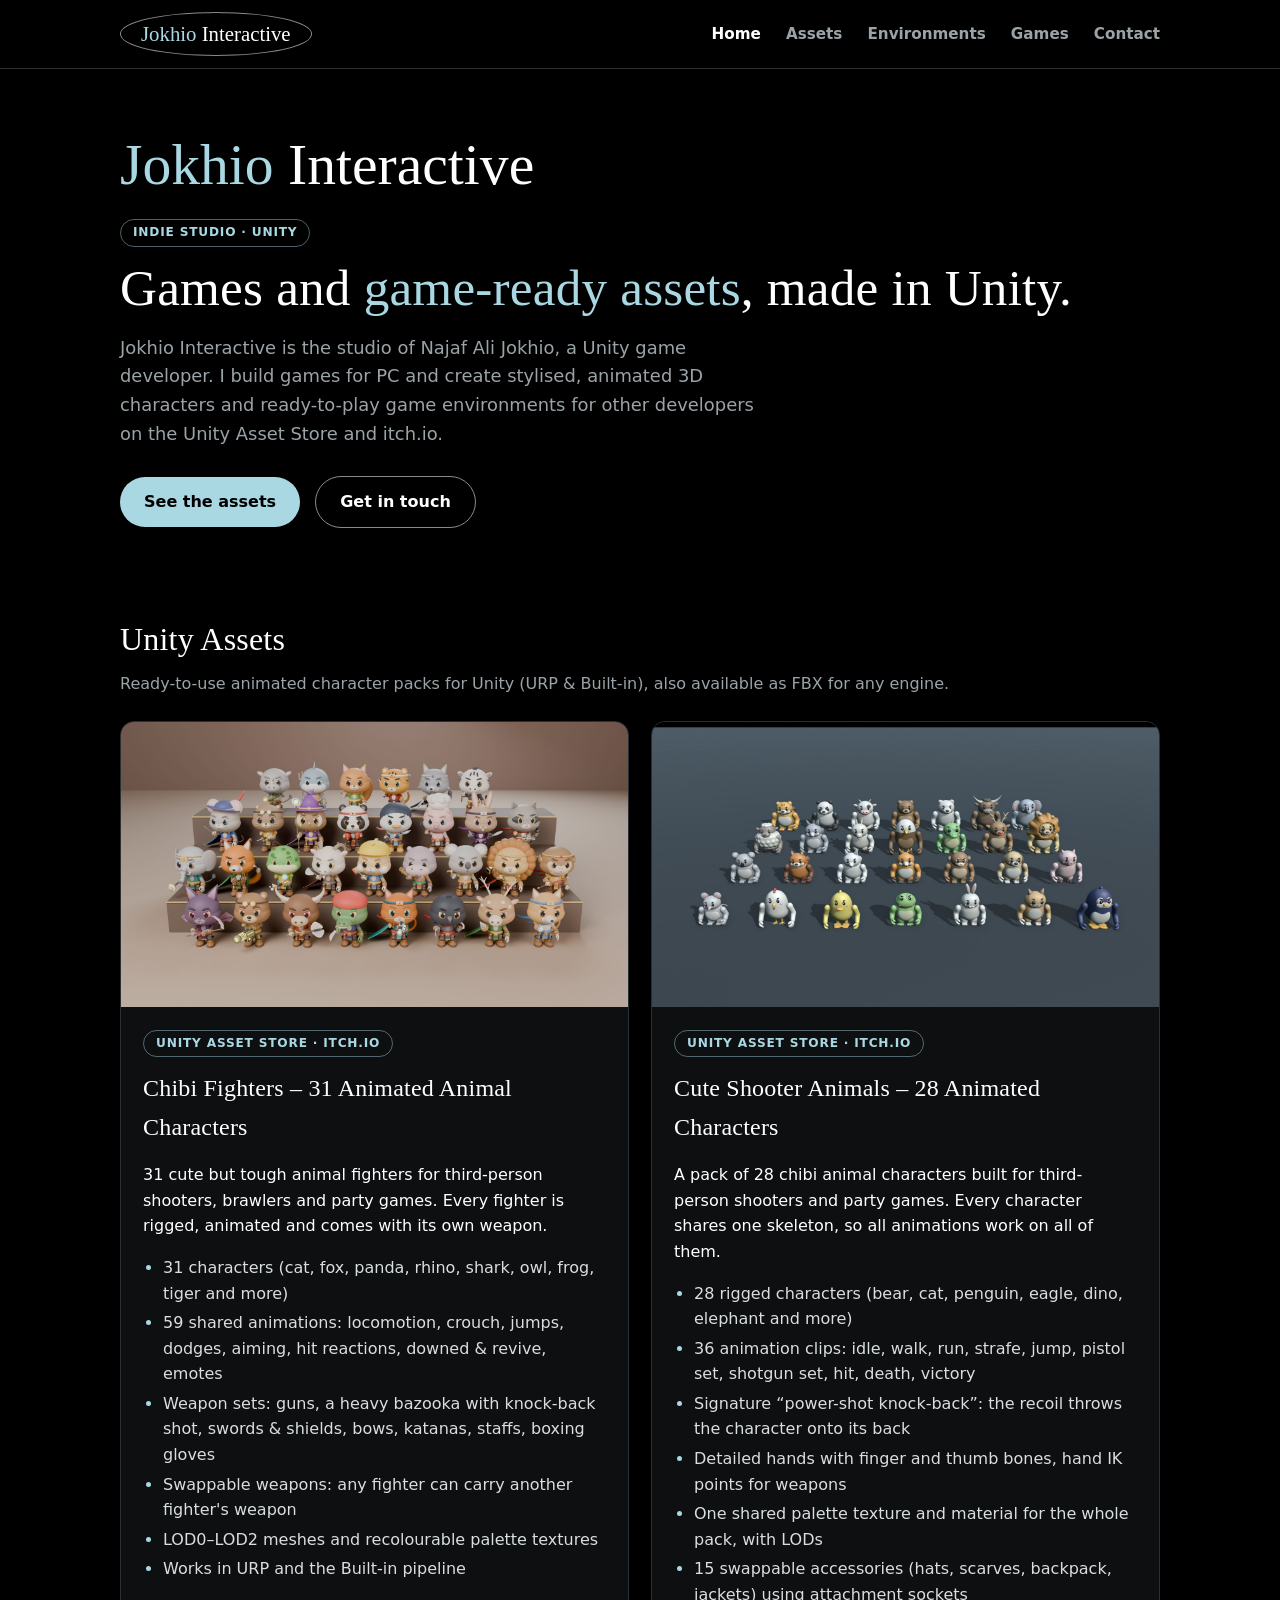
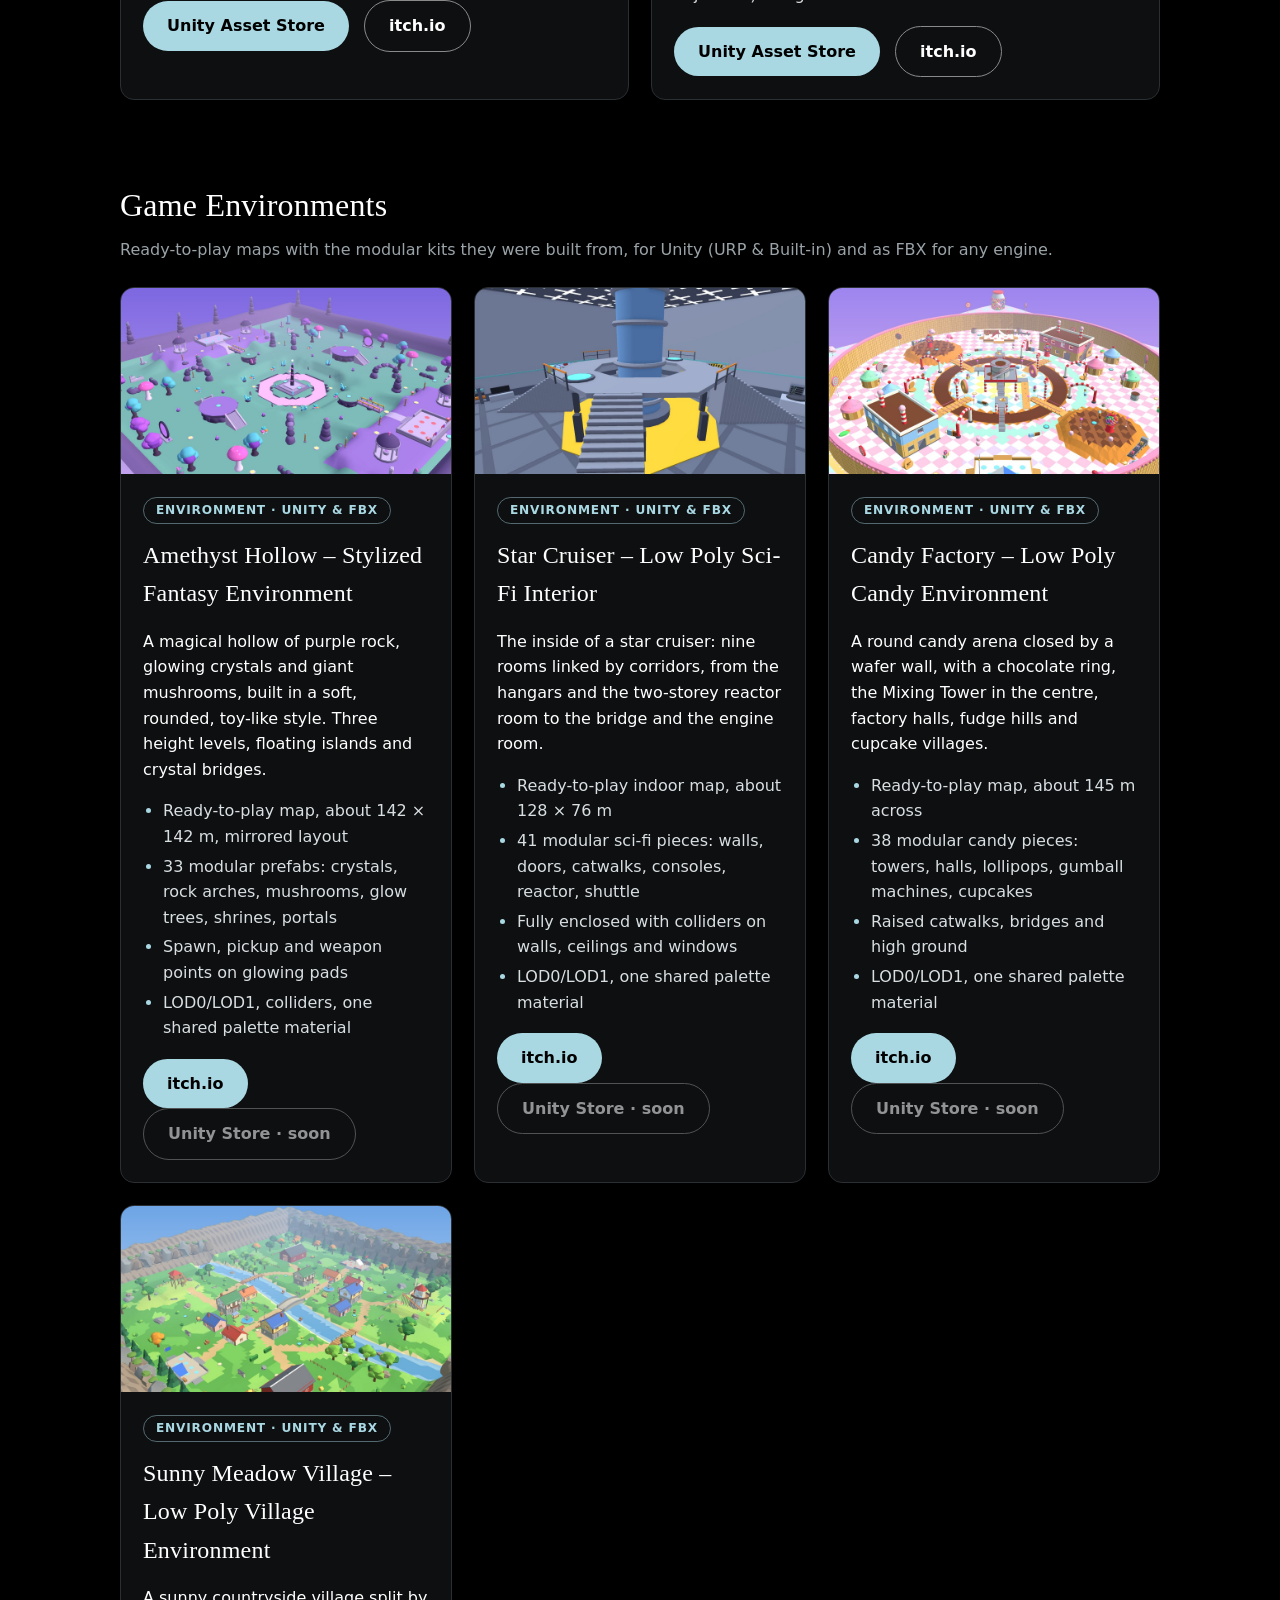
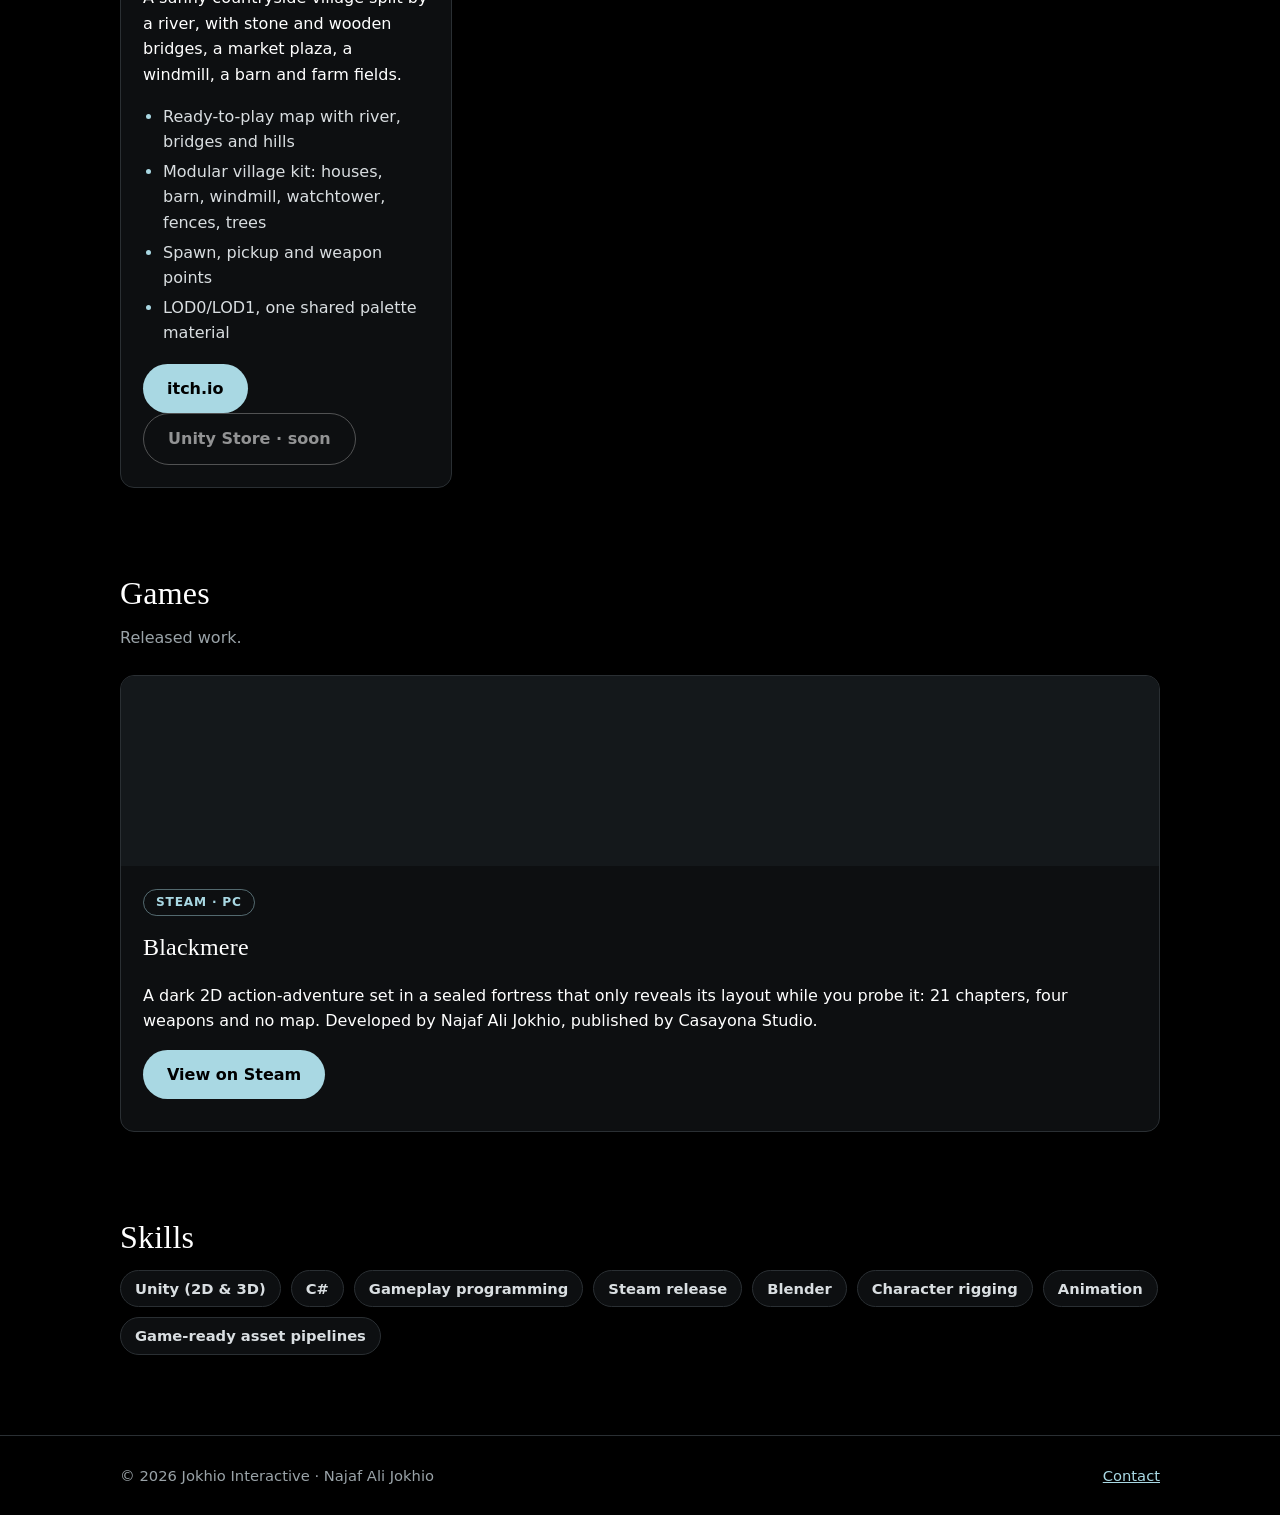
==== commit ec89a28b: "Add Game Environments section" ====
--- a/index.html
+++ b/index.html
@@ -4,7 +4,7 @@
   <meta charset="utf-8">
   <meta name="viewport" content="width=device-width, initial-scale=1">
   <title>Jokhio Interactive &ndash; Game Development &amp; Unity Assets</title>
-  <meta name="description" content="Jokhio Interactive is the indie game development and Unity asset studio of Najaf Ali Jokhio, developer of Blackmere on Steam.">
+  <meta name="description" content="Jokhio Interactive is the indie game development and Unity asset studio of Najaf Ali Jokhio: animated character packs, game environments and Blackmere on Steam.">
   <link rel="stylesheet" href="style.css">
   <link rel="icon" href="images/favicon.png">
   <meta name="theme-color" content="#000000">
@@ -16,6 +16,7 @@
       <nav>
         <a href="index.html" aria-current="page">Home</a>
         <a href="#assets">Assets</a>
+        <a href="#environments">Environments</a>
         <a href="#games">Games</a>
         <a href="contact.html">Contact</a>
       </nav>
@@ -29,7 +30,7 @@
         <span class="tag">Indie studio &middot; Unity</span>
         <h1>Games and <em>game-ready assets</em>, made in Unity.</h1>
         <p>Jokhio Interactive is the studio of Najaf Ali Jokhio, a Unity game developer. I build games for PC and create
-          stylised, animated 3D characters for other developers on the Unity Asset Store.</p>
+          stylised, animated 3D characters and ready-to-play game environments for other developers on the Unity Asset Store and itch.io.</p>
         <a class="btn" href="#assets">See the assets</a>
         <a class="btn ghost" href="contact.html">Get in touch</a>
       </div>
@@ -79,6 +80,87 @@
               <p class="buy">
                 <a class="btn" href="https://assetstore.unity.com/packages/3d/characters/animals/cute-shooter-animals-28-animated-characters-416558" target="_blank" rel="noopener">Unity Asset Store</a>
                 <a class="btn ghost" href="https://najaf-ali-jokhio.itch.io/cute-shooter-animals" target="_blank" rel="noopener">itch.io</a>
+              </p>
+            </div>
+          </div>
+        </div>
+      </div>
+    </section>
+
+    <section id="environments">
+      <div class="wrap">
+        <h2>Game Environments</h2>
+        <p class="lead">Ready-to-play maps with the modular kits they were built from, for Unity (URP &amp; Built-in) and as FBX for any engine.</p>
+        <div class="grid">
+          <div class="card">
+            <img src="images/amethyst-hollow.jpg" alt="Stylized fantasy map with purple rocks, glowing crystals, giant mushrooms and floating islands" loading="lazy">
+            <div class="body">
+              <span class="tag">Environment &middot; Unity &amp; FBX</span>
+              <h3>Amethyst Hollow &ndash; Stylized Fantasy Environment</h3>
+              <p>A magical hollow of purple rock, glowing crystals and giant mushrooms, built in a soft, rounded, toy-like style. Three height levels, floating islands and crystal bridges.</p>
+              <ul class="feature-list">
+                <li>Ready-to-play map, about 142 &times; 142 m, mirrored layout</li>
+                <li>33 modular prefabs: crystals, rock arches, mushrooms, glow trees, shrines, portals</li>
+                <li>Spawn, pickup and weapon points on glowing pads</li>
+                <li>LOD0/LOD1, colliders, one shared palette material</li>
+              </ul>
+              <p class="buy">
+                <a class="btn" href="https://najaf-ali-jokhio.itch.io/amethyst-hollow" target="_blank" rel="noopener">itch.io</a>
+                <span class="btn ghost soon">Unity Store &middot; soon</span>
+              </p>
+            </div>
+          </div>
+          <div class="card">
+            <img src="images/star-cruiser.jpg" alt="Low poly sci-fi spaceship interior with a glowing reactor core and stairways" loading="lazy">
+            <div class="body">
+              <span class="tag">Environment &middot; Unity &amp; FBX</span>
+              <h3>Star Cruiser &ndash; Low Poly Sci-Fi Interior</h3>
+              <p>The inside of a star cruiser: nine rooms linked by corridors, from the hangars and the two-storey reactor room to the bridge and the engine room.</p>
+              <ul class="feature-list">
+                <li>Ready-to-play indoor map, about 128 &times; 76 m</li>
+                <li>41 modular sci-fi pieces: walls, doors, catwalks, consoles, reactor, shuttle</li>
+                <li>Fully enclosed with colliders on walls, ceilings and windows</li>
+                <li>LOD0/LOD1, one shared palette material</li>
+              </ul>
+              <p class="buy">
+                <a class="btn" href="https://najaf-ali-jokhio.itch.io/star-cruiser" target="_blank" rel="noopener">itch.io</a>
+                <span class="btn ghost soon">Unity Store &middot; soon</span>
+              </p>
+            </div>
+          </div>
+          <div class="card">
+            <img src="images/candy-factory.jpg" alt="Round candy arena with a chocolate ring, factory halls and cupcake houses" loading="lazy">
+            <div class="body">
+              <span class="tag">Environment &middot; Unity &amp; FBX</span>
+              <h3>Candy Factory &ndash; Low Poly Candy Environment</h3>
+              <p>A round candy arena closed by a wafer wall, with a chocolate ring, the Mixing Tower in the centre, factory halls, fudge hills and cupcake villages.</p>
+              <ul class="feature-list">
+                <li>Ready-to-play map, about 145 m across</li>
+                <li>38 modular candy pieces: towers, halls, lollipops, gumball machines, cupcakes</li>
+                <li>Raised catwalks, bridges and high ground</li>
+                <li>LOD0/LOD1, one shared palette material</li>
+              </ul>
+              <p class="buy">
+                <a class="btn" href="https://najaf-ali-jokhio.itch.io/candy-factory" target="_blank" rel="noopener">itch.io</a>
+                <span class="btn ghost soon">Unity Store &middot; soon</span>
+              </p>
+            </div>
+          </div>
+          <div class="card">
+            <img src="images/sunny-meadow-village.jpg" alt="Low poly village with a river, bridges, houses, a windmill and farms" loading="lazy">
+            <div class="body">
+              <span class="tag">Environment &middot; Unity &amp; FBX</span>
+              <h3>Sunny Meadow Village &ndash; Low Poly Village Environment</h3>
+              <p>A sunny countryside village split by a river, with stone and wooden bridges, a market plaza, a windmill, a barn and farm fields.</p>
+              <ul class="feature-list">
+                <li>Ready-to-play map with river, bridges and hills</li>
+                <li>Modular village kit: houses, barn, windmill, watchtower, fences, trees</li>
+                <li>Spawn, pickup and weapon points</li>
+                <li>LOD0/LOD1, one shared palette material</li>
+              </ul>
+              <p class="buy">
+                <a class="btn" href="https://najaf-ali-jokhio.itch.io/sunny-meadow-village" target="_blank" rel="noopener">itch.io</a>
+                <span class="btn ghost soon">Unity Store &middot; soon</span>
               </p>
             </div>
           </div>
--- a/style.css
+++ b/style.css
@@ -95,3 +95,5 @@
   .contact-box dl { grid-template-columns: 1fr; }
   .hero { padding-top: 40px; }
 }
+
+.btn.soon{opacity:.55;cursor:default;pointer-events:none}
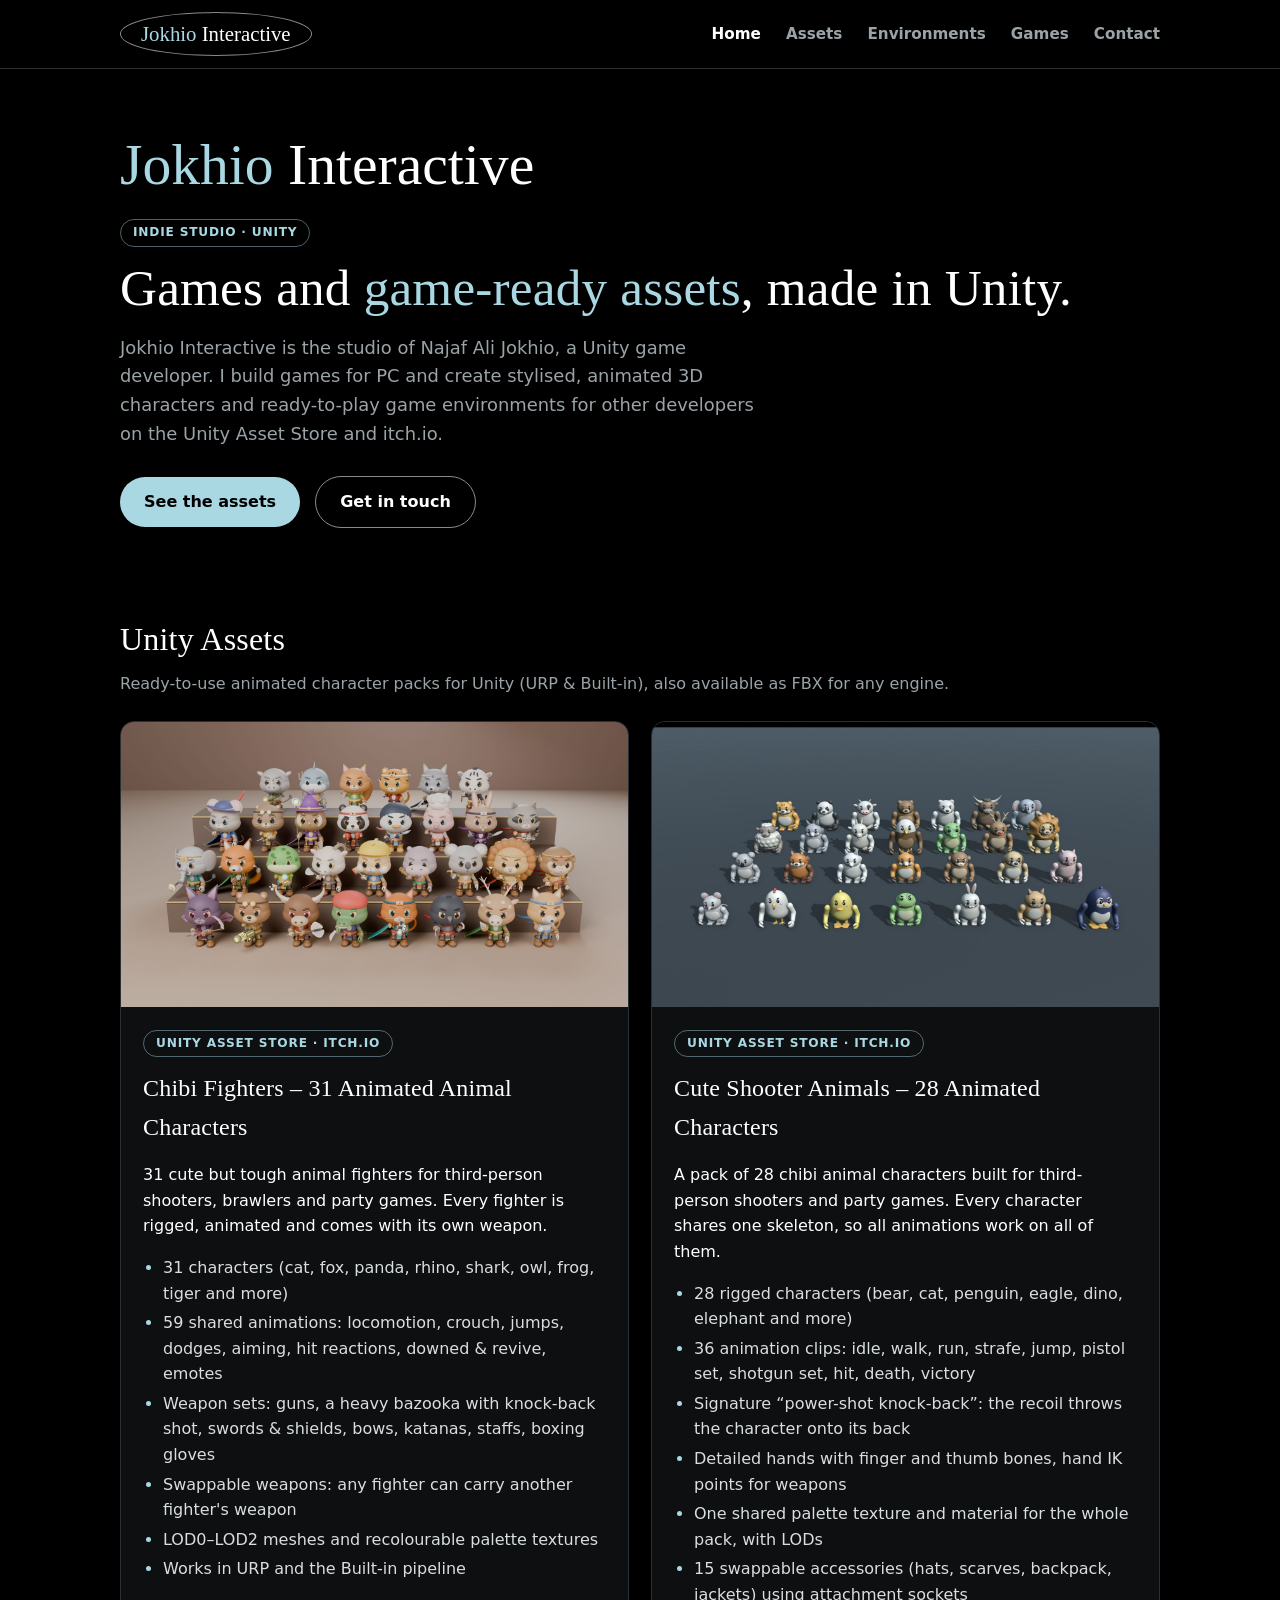
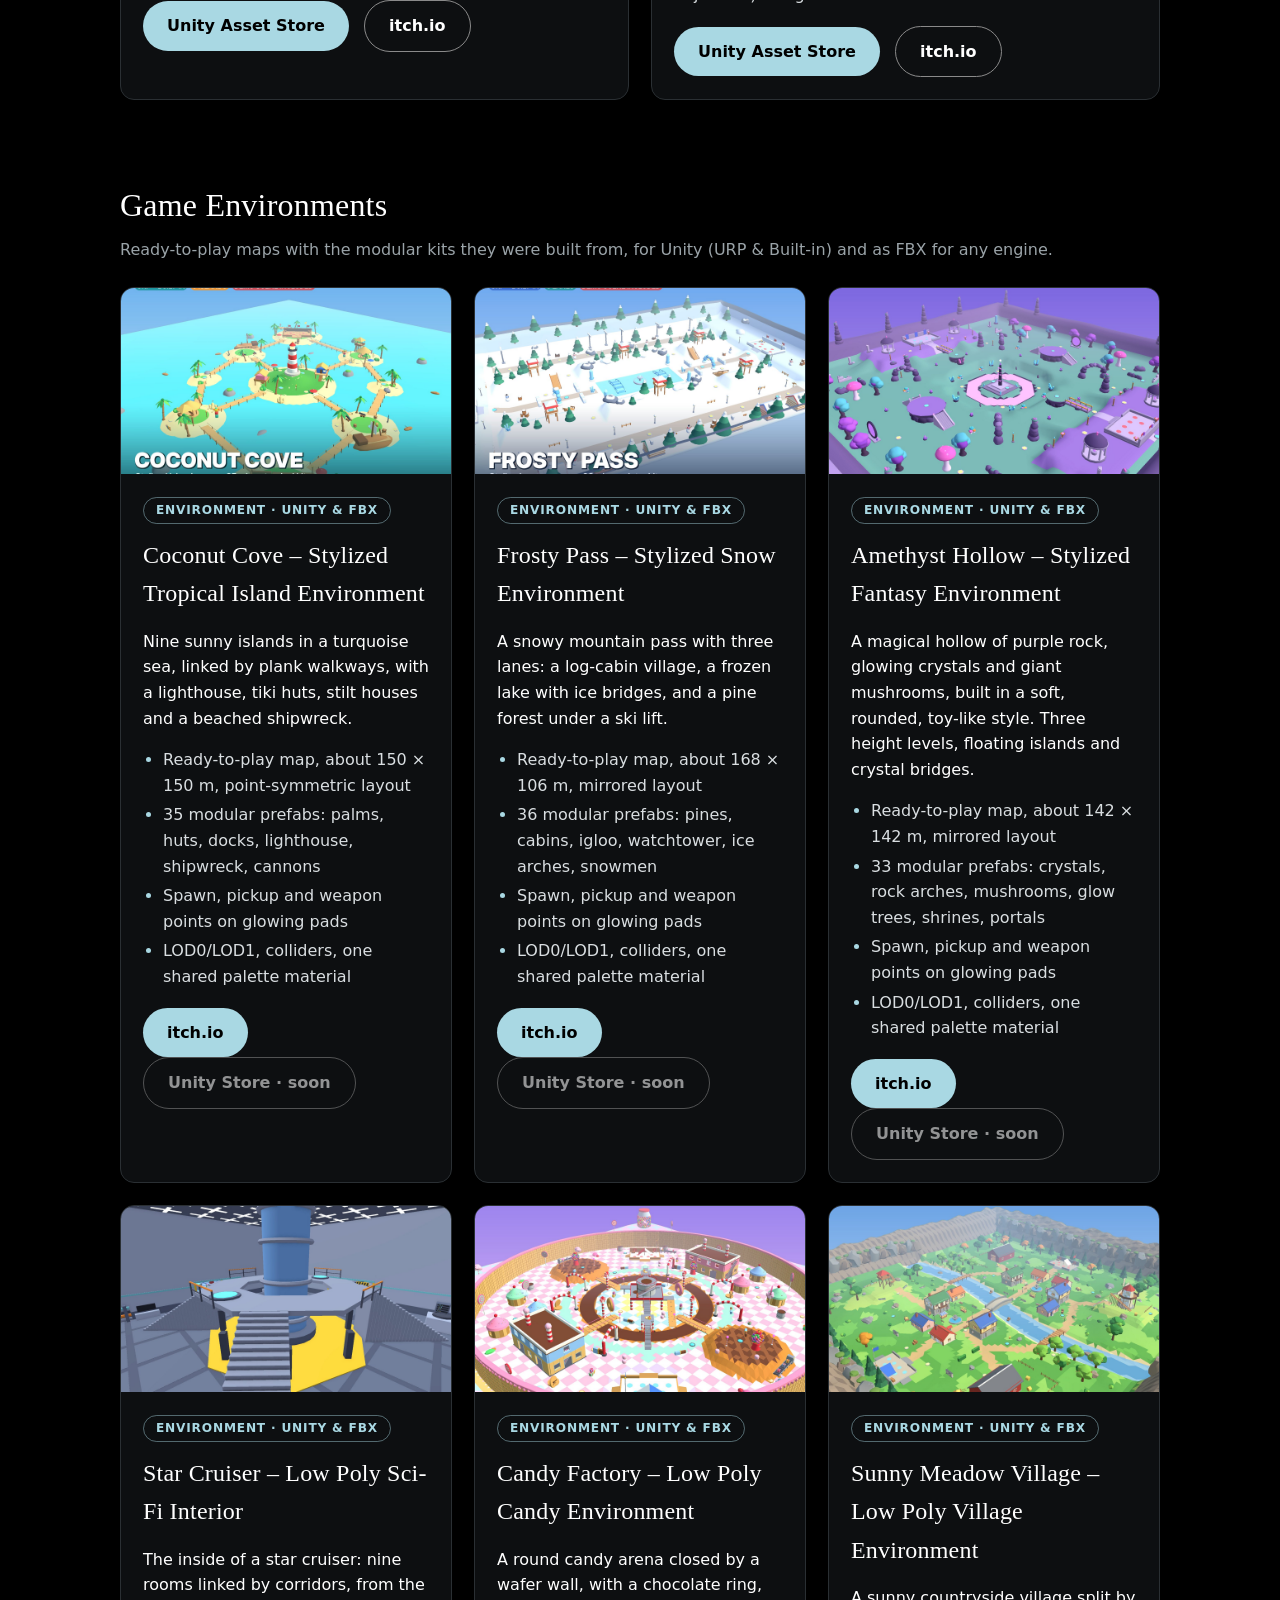
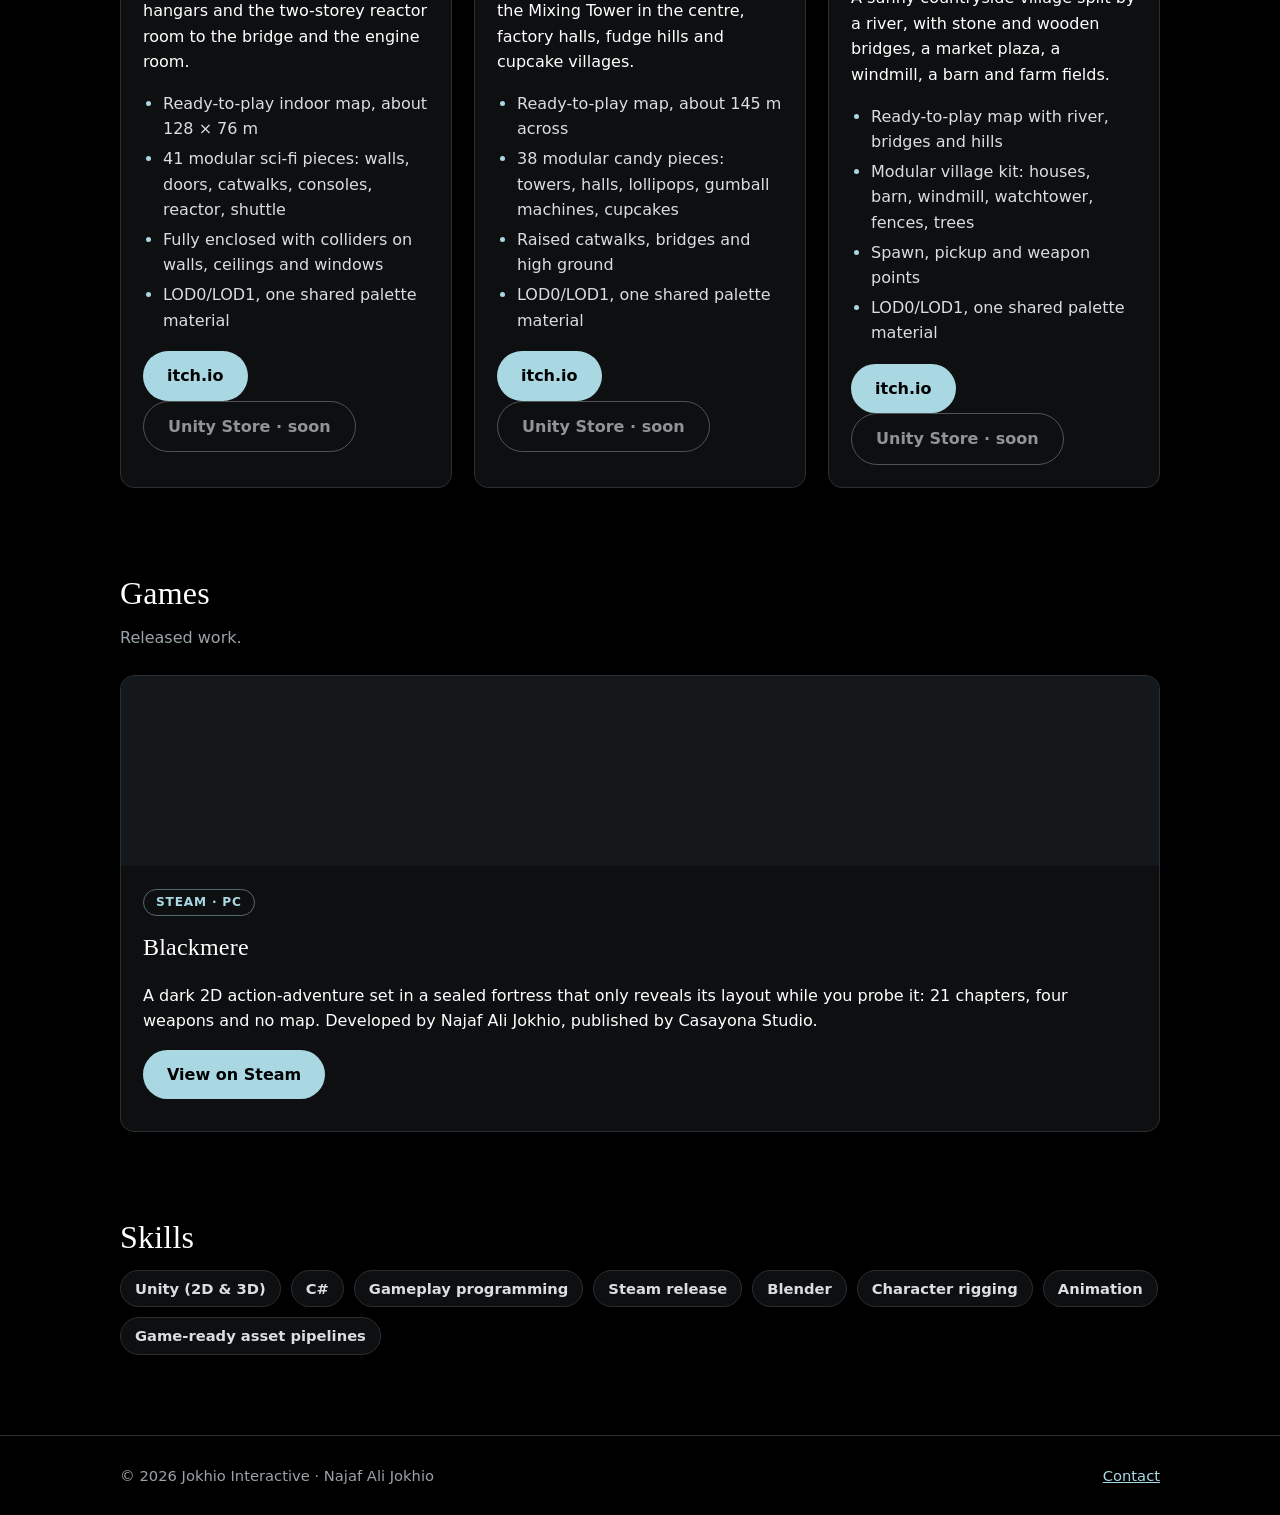
==== commit ad72465d: "Add Frosty Pass and Coconut Cove to Game Environments" ====
--- a/index.html
+++ b/index.html
@@ -93,6 +93,42 @@
         <p class="lead">Ready-to-play maps with the modular kits they were built from, for Unity (URP &amp; Built-in) and as FBX for any engine.</p>
         <div class="grid">
           <div class="card">
+            <img src="images/coconut-cove.jpg" alt="Stylized tropical islands with palm trees, a lighthouse and wooden walkways over a turquoise sea" loading="lazy">
+            <div class="body">
+              <span class="tag">Environment &middot; Unity &amp; FBX</span>
+              <h3>Coconut Cove &ndash; Stylized Tropical Island Environment</h3>
+              <p>Nine sunny islands in a turquoise sea, linked by plank walkways, with a lighthouse, tiki huts, stilt houses and a beached shipwreck.</p>
+              <ul class="feature-list">
+                <li>Ready-to-play map, about 150 &times; 150 m, point-symmetric layout</li>
+                <li>35 modular prefabs: palms, huts, docks, lighthouse, shipwreck, cannons</li>
+                <li>Spawn, pickup and weapon points on glowing pads</li>
+                <li>LOD0/LOD1, colliders, one shared palette material</li>
+              </ul>
+              <p class="buy">
+                <a class="btn" href="https://najaf-ali-jokhio.itch.io/coconut-cove" target="_blank" rel="noopener">itch.io</a>
+                <span class="btn ghost soon">Unity Store &middot; soon</span>
+              </p>
+            </div>
+          </div>
+          <div class="card">
+            <img src="images/frosty-pass.jpg" alt="Stylized snowy mountain pass with pine trees, log cabins, a frozen lake and ice bridges" loading="lazy">
+            <div class="body">
+              <span class="tag">Environment &middot; Unity &amp; FBX</span>
+              <h3>Frosty Pass &ndash; Stylized Snow Environment</h3>
+              <p>A snowy mountain pass with three lanes: a log-cabin village, a frozen lake with ice bridges, and a pine forest under a ski lift.</p>
+              <ul class="feature-list">
+                <li>Ready-to-play map, about 168 &times; 106 m, mirrored layout</li>
+                <li>36 modular prefabs: pines, cabins, igloo, watchtower, ice arches, snowmen</li>
+                <li>Spawn, pickup and weapon points on glowing pads</li>
+                <li>LOD0/LOD1, colliders, one shared palette material</li>
+              </ul>
+              <p class="buy">
+                <a class="btn" href="https://najaf-ali-jokhio.itch.io/frosty-pass" target="_blank" rel="noopener">itch.io</a>
+                <span class="btn ghost soon">Unity Store &middot; soon</span>
+              </p>
+            </div>
+          </div>
+          <div class="card">
             <img src="images/amethyst-hollow.jpg" alt="Stylized fantasy map with purple rocks, glowing crystals, giant mushrooms and floating islands" loading="lazy">
             <div class="body">
               <span class="tag">Environment &middot; Unity &amp; FBX</span>
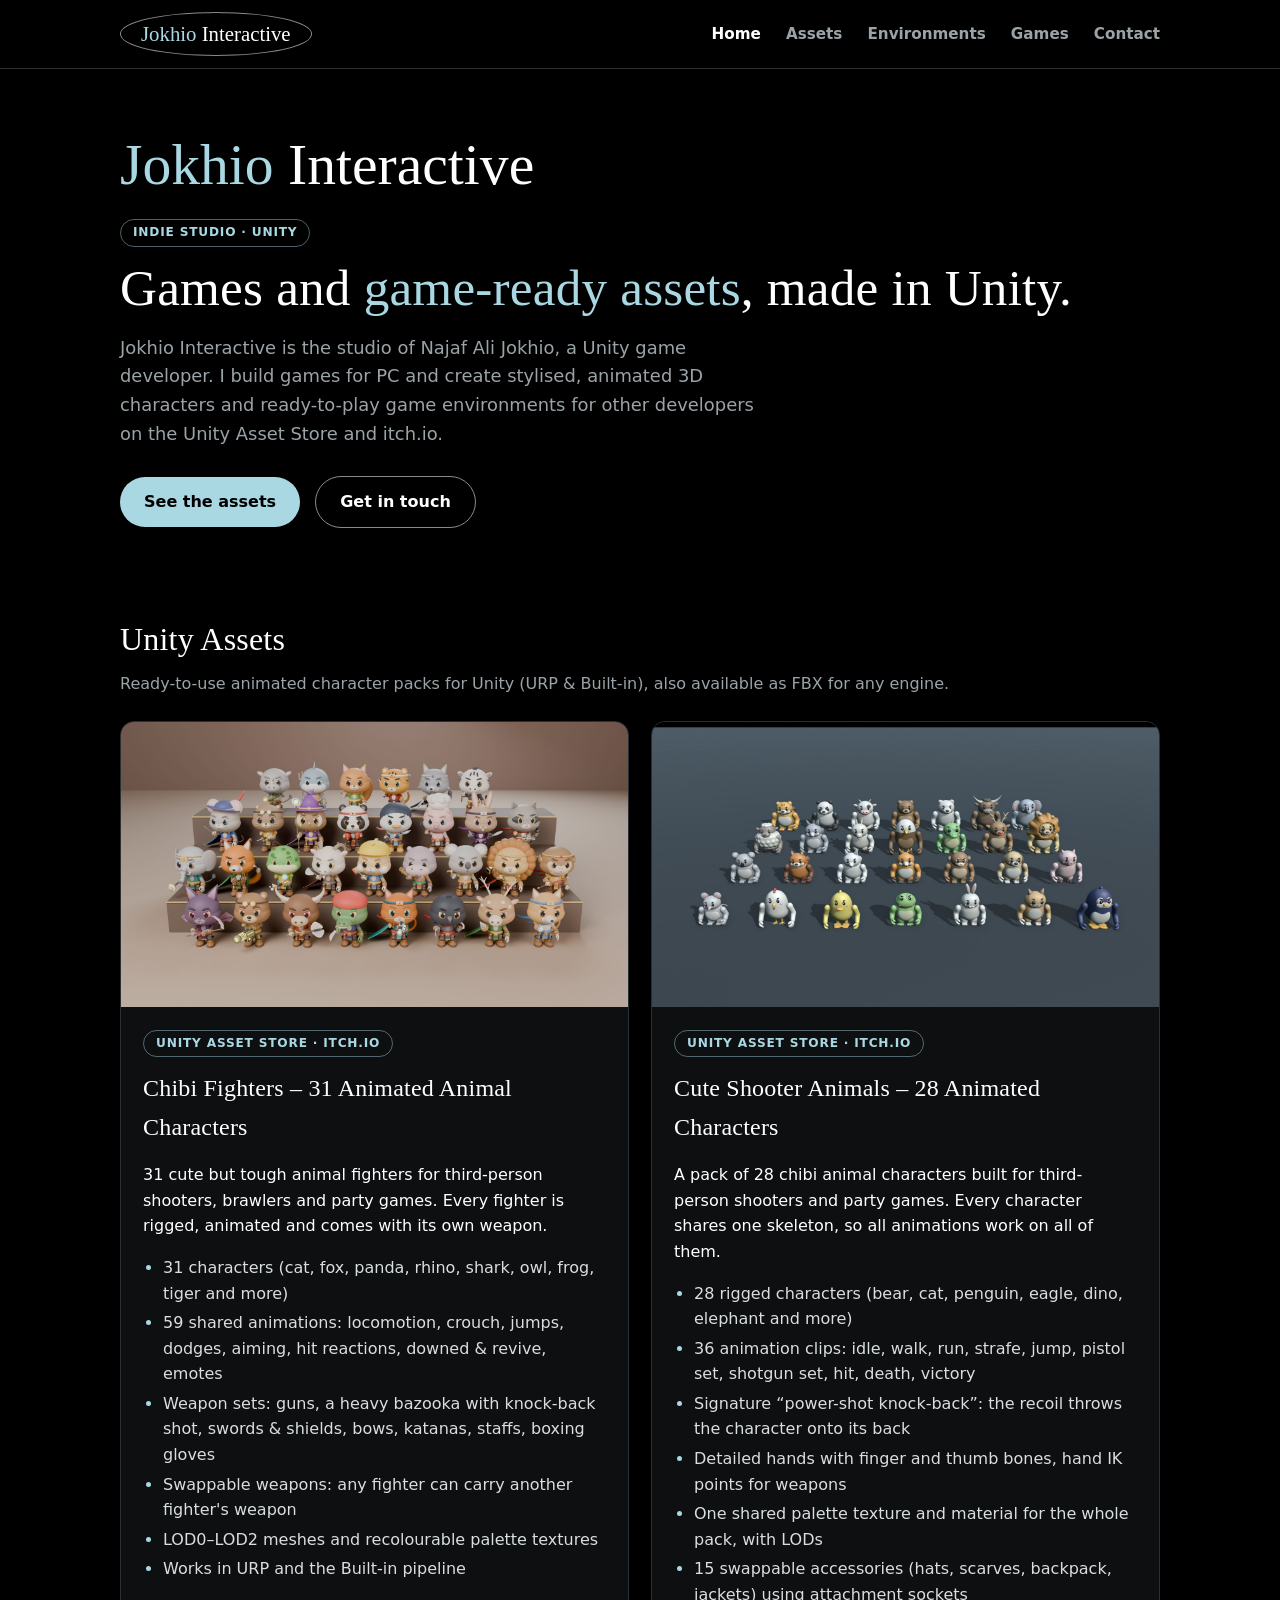
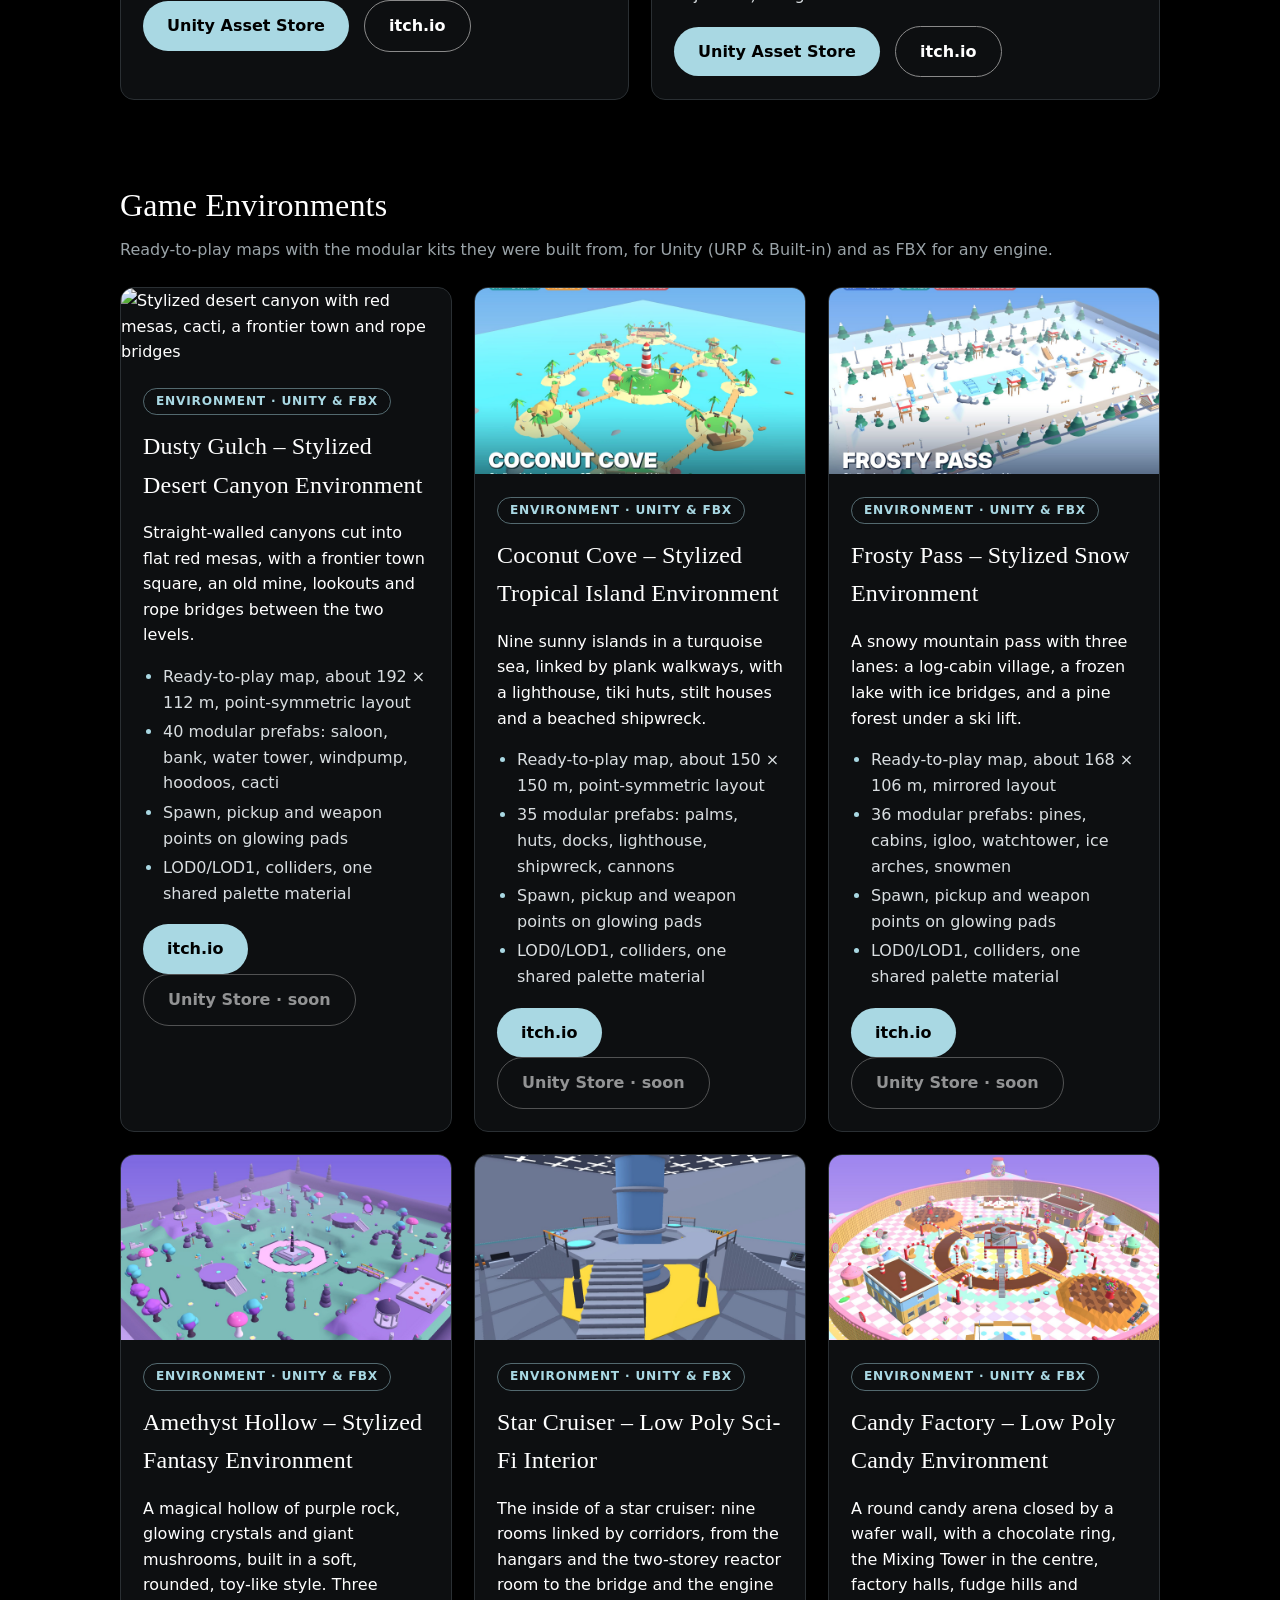
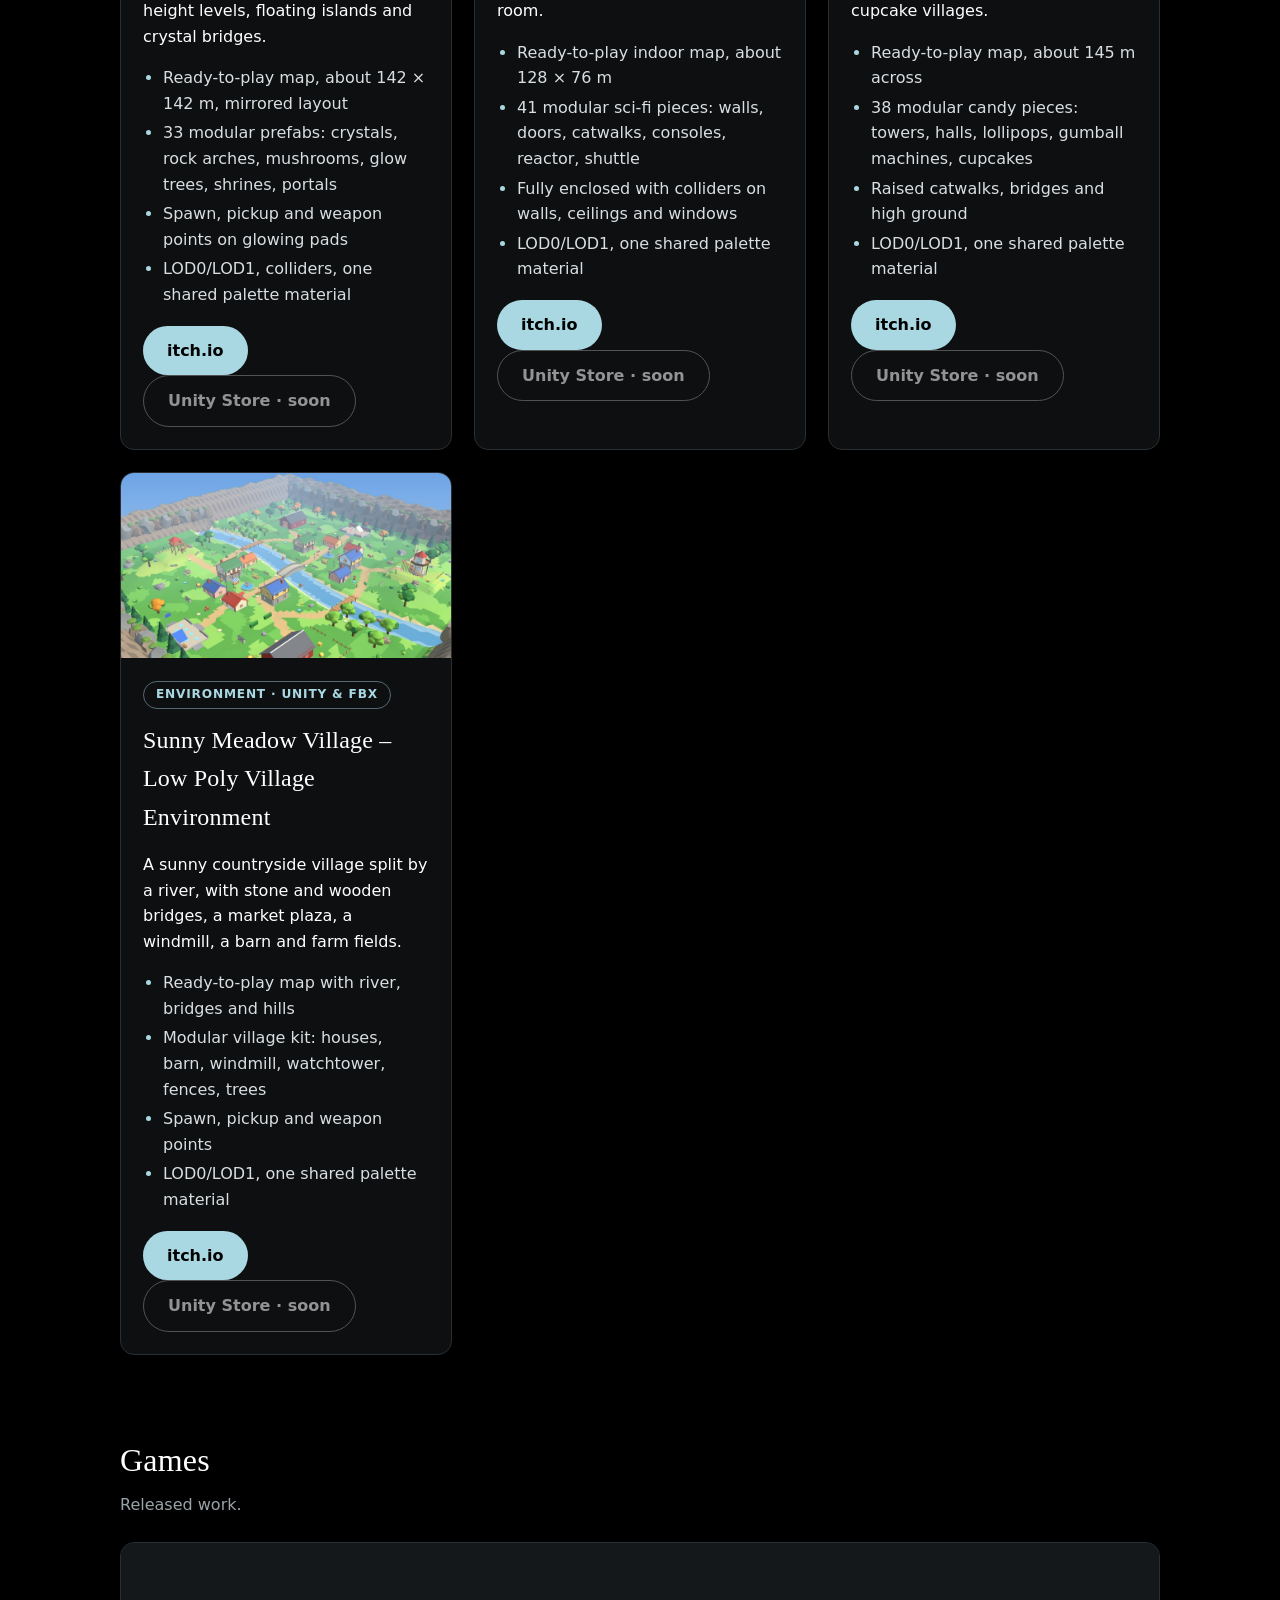
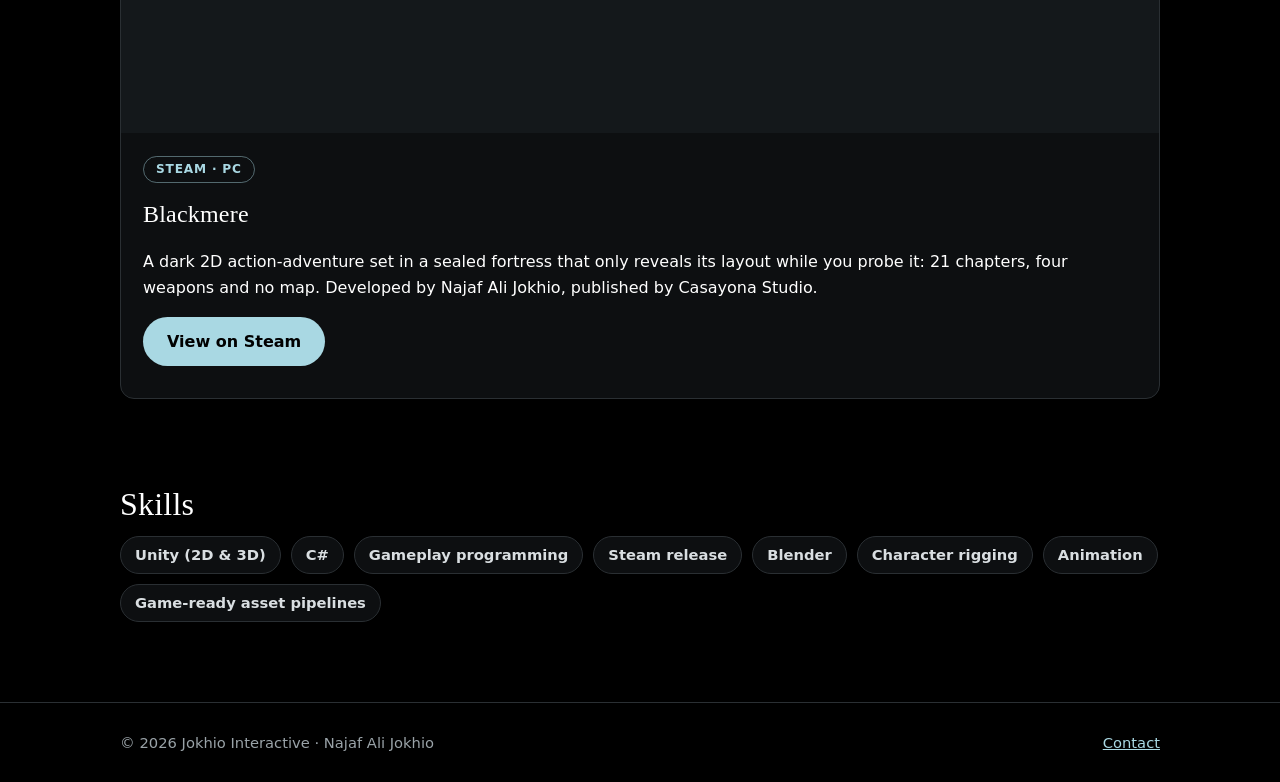
==== commit 41c30955: "Add Dusty Gulch to Game Environments" ====
--- a/index.html
+++ b/index.html
@@ -93,6 +93,24 @@
         <p class="lead">Ready-to-play maps with the modular kits they were built from, for Unity (URP &amp; Built-in) and as FBX for any engine.</p>
         <div class="grid">
           <div class="card">
+            <img src="images/dusty-gulch.jpg" alt="Stylized desert canyon with red mesas, cacti, a frontier town and rope bridges" loading="lazy">
+            <div class="body">
+              <span class="tag">Environment &middot; Unity &amp; FBX</span>
+              <h3>Dusty Gulch &ndash; Stylized Desert Canyon Environment</h3>
+              <p>Straight-walled canyons cut into flat red mesas, with a frontier town square, an old mine, lookouts and rope bridges between the two levels.</p>
+              <ul class="feature-list">
+                <li>Ready-to-play map, about 192 &times; 112 m, point-symmetric layout</li>
+                <li>40 modular prefabs: saloon, bank, water tower, windpump, hoodoos, cacti</li>
+                <li>Spawn, pickup and weapon points on glowing pads</li>
+                <li>LOD0/LOD1, colliders, one shared palette material</li>
+              </ul>
+              <p class="buy">
+                <a class="btn" href="https://najaf-ali-jokhio.itch.io/dusty-gulch" target="_blank" rel="noopener">itch.io</a>
+                <span class="btn ghost soon">Unity Store &middot; soon</span>
+              </p>
+            </div>
+          </div>
+          <div class="card">
             <img src="images/coconut-cove.jpg" alt="Stylized tropical islands with palm trees, a lighthouse and wooden walkways over a turquoise sea" loading="lazy">
             <div class="body">
               <span class="tag">Environment &middot; Unity &amp; FBX</span>
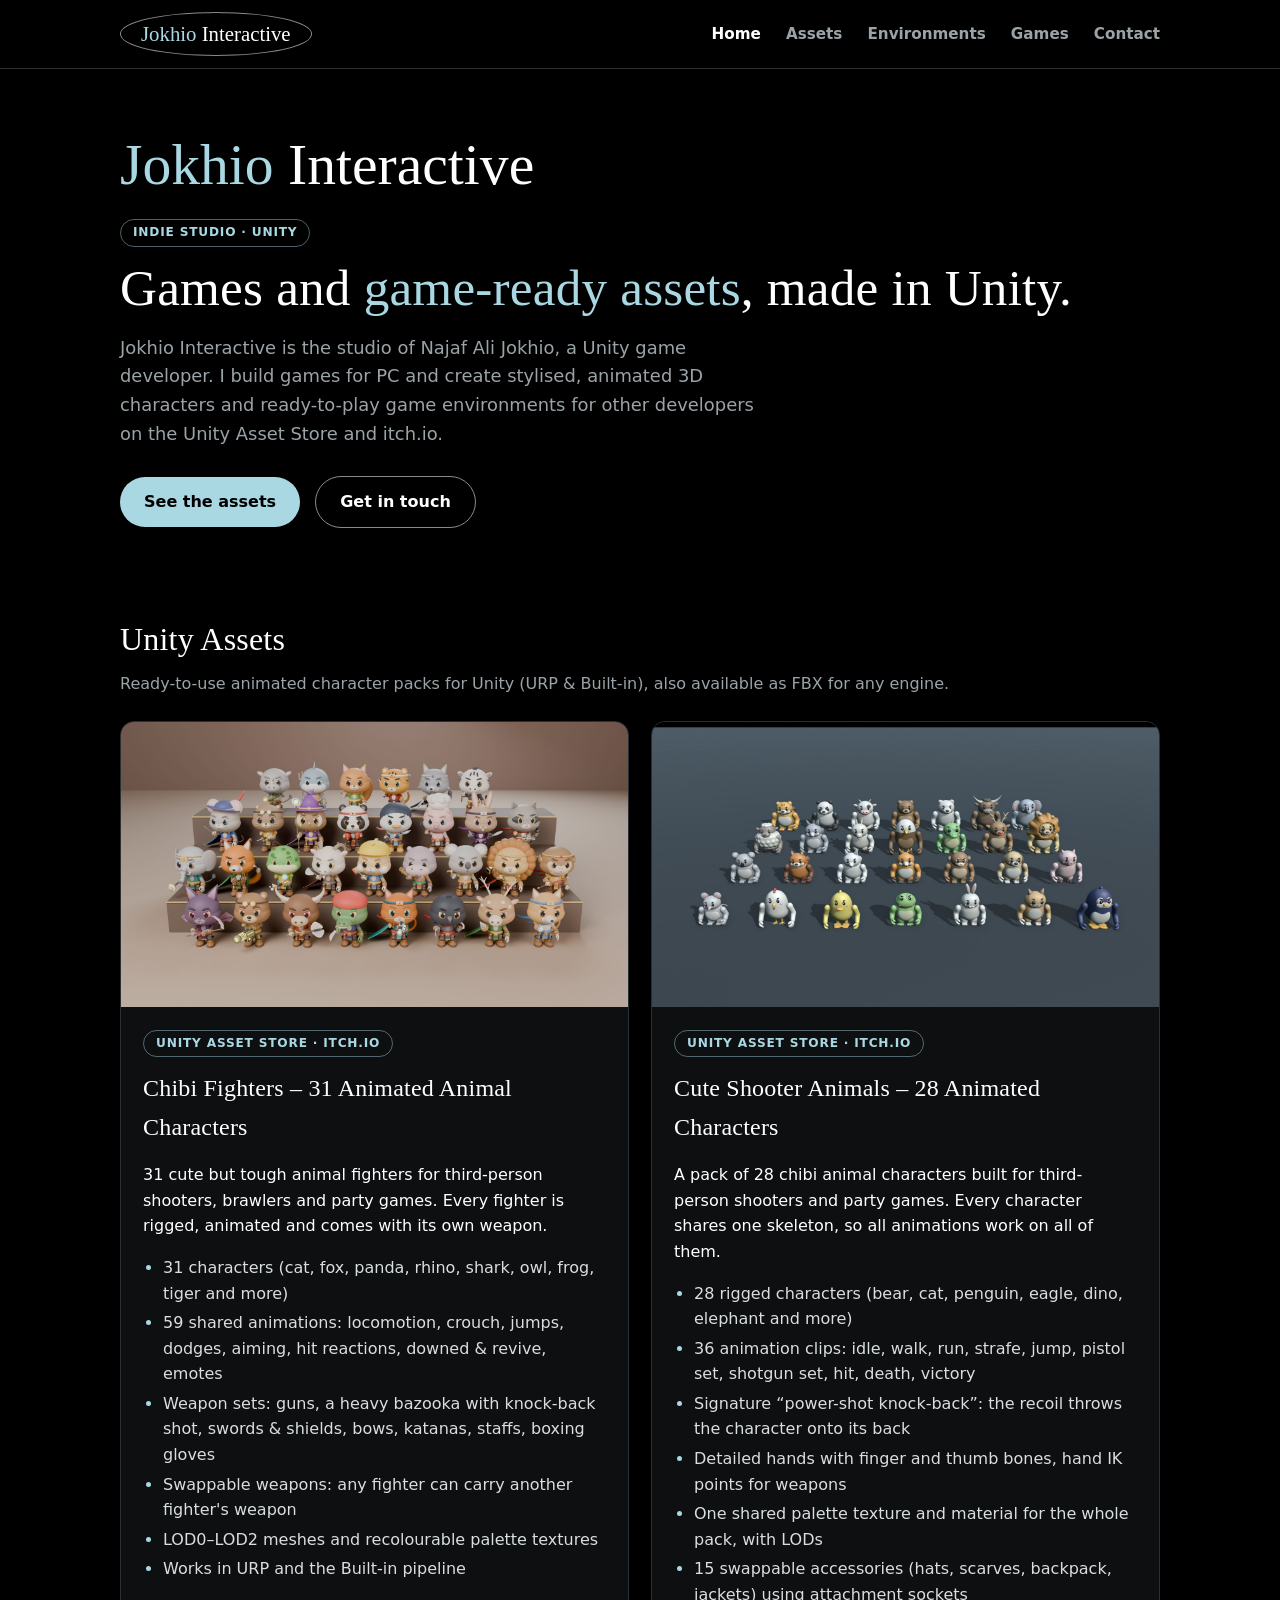
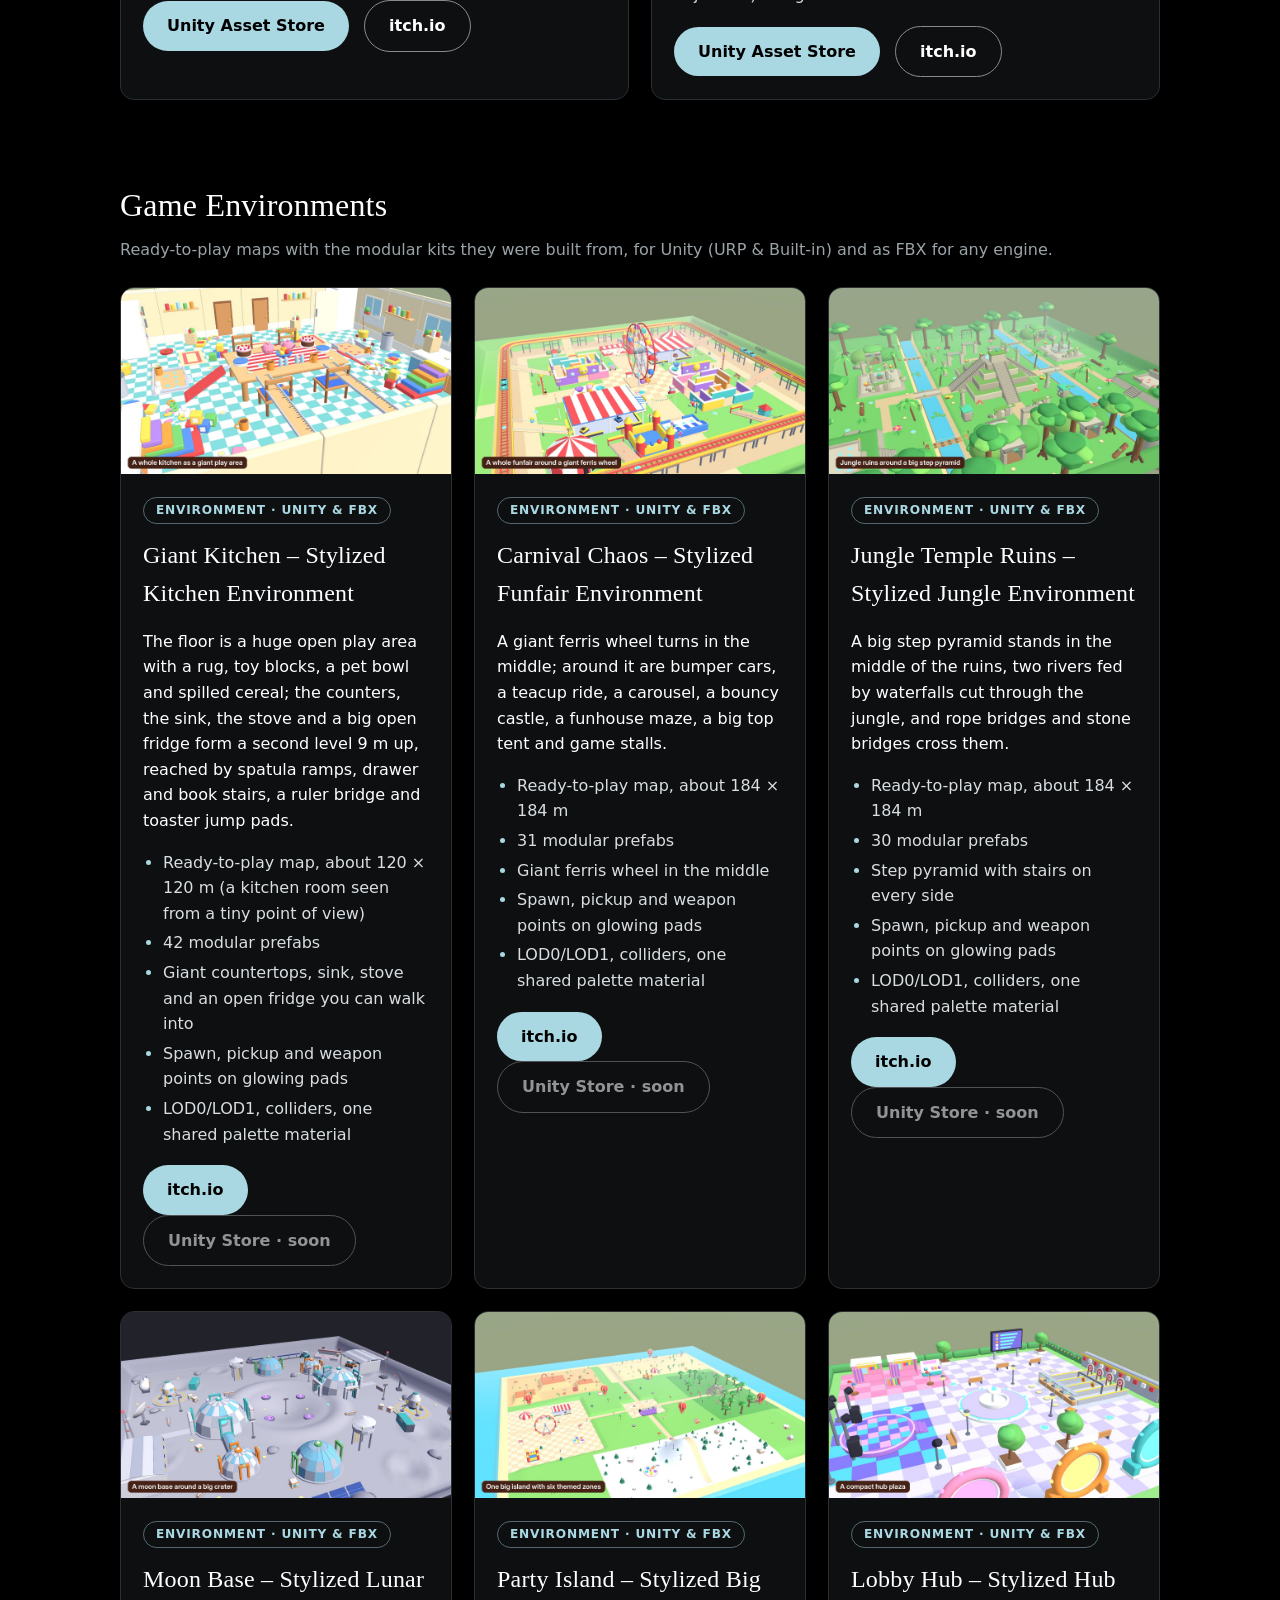
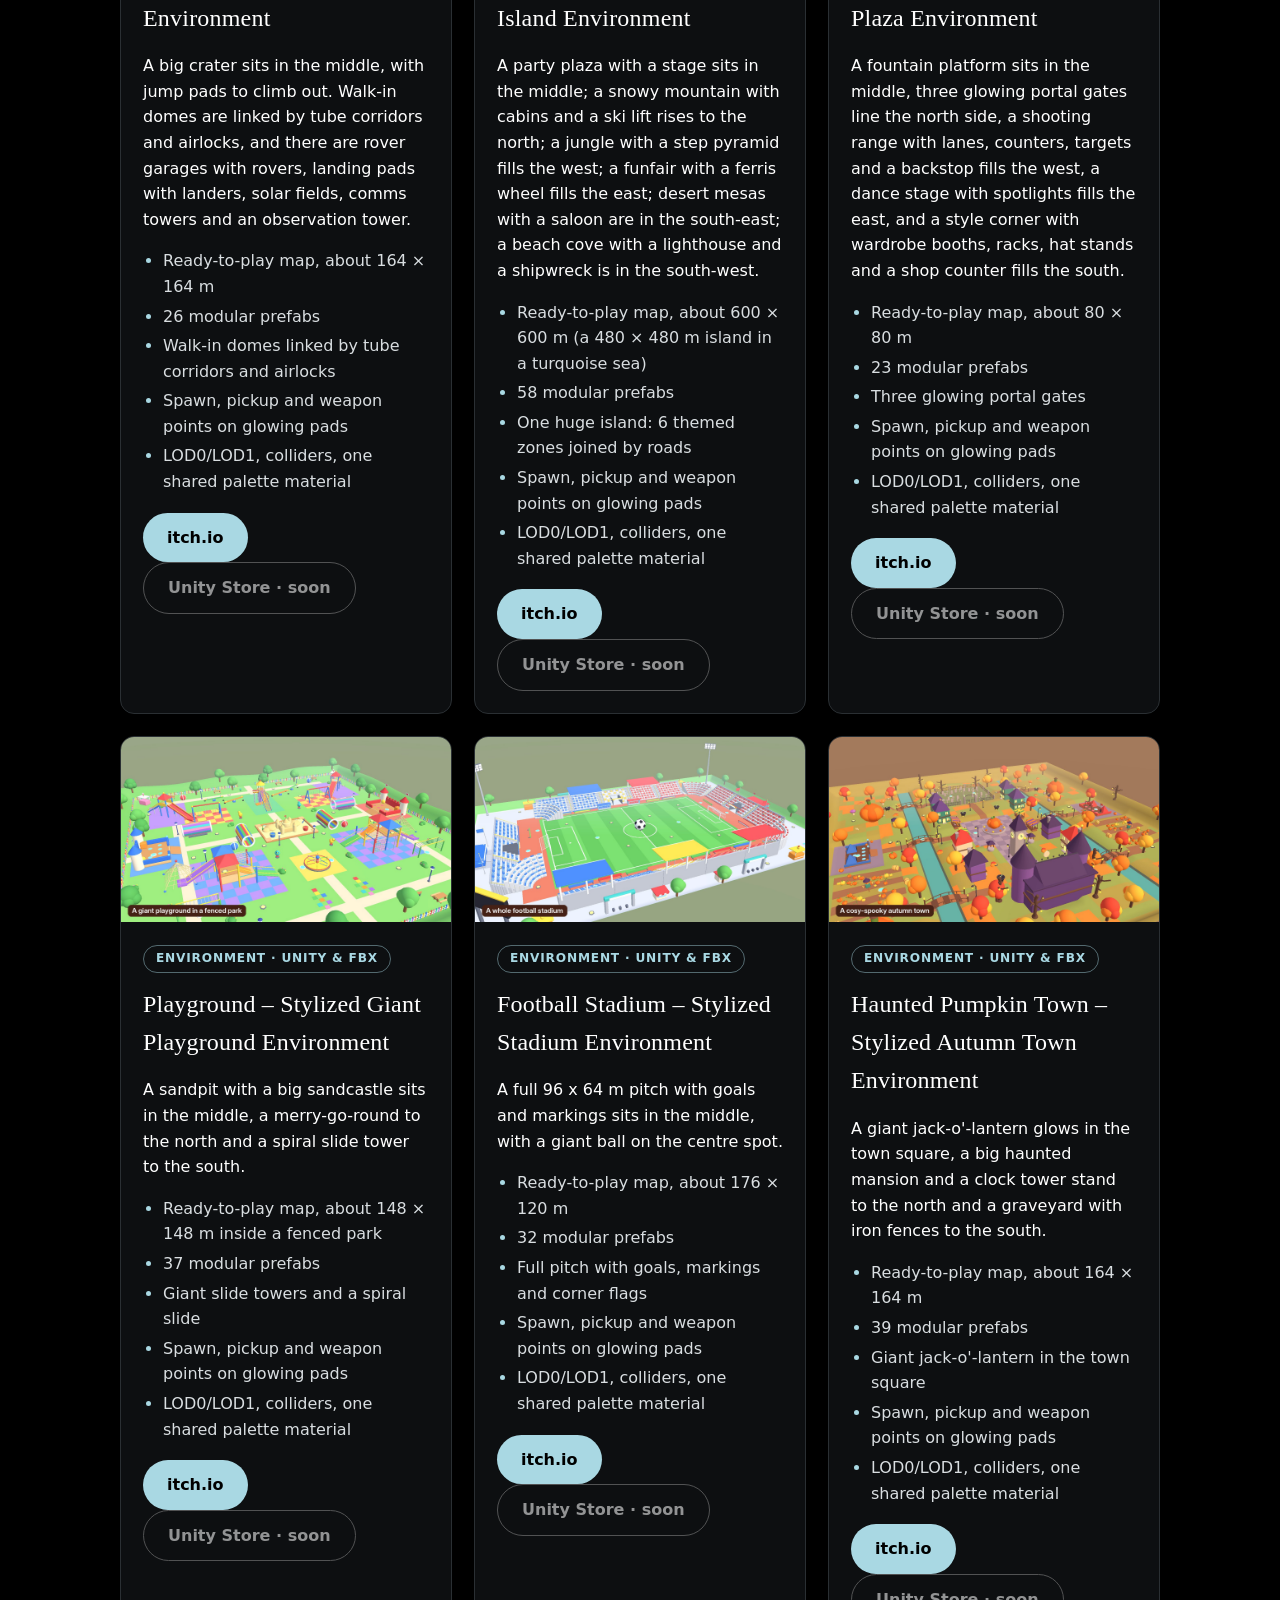
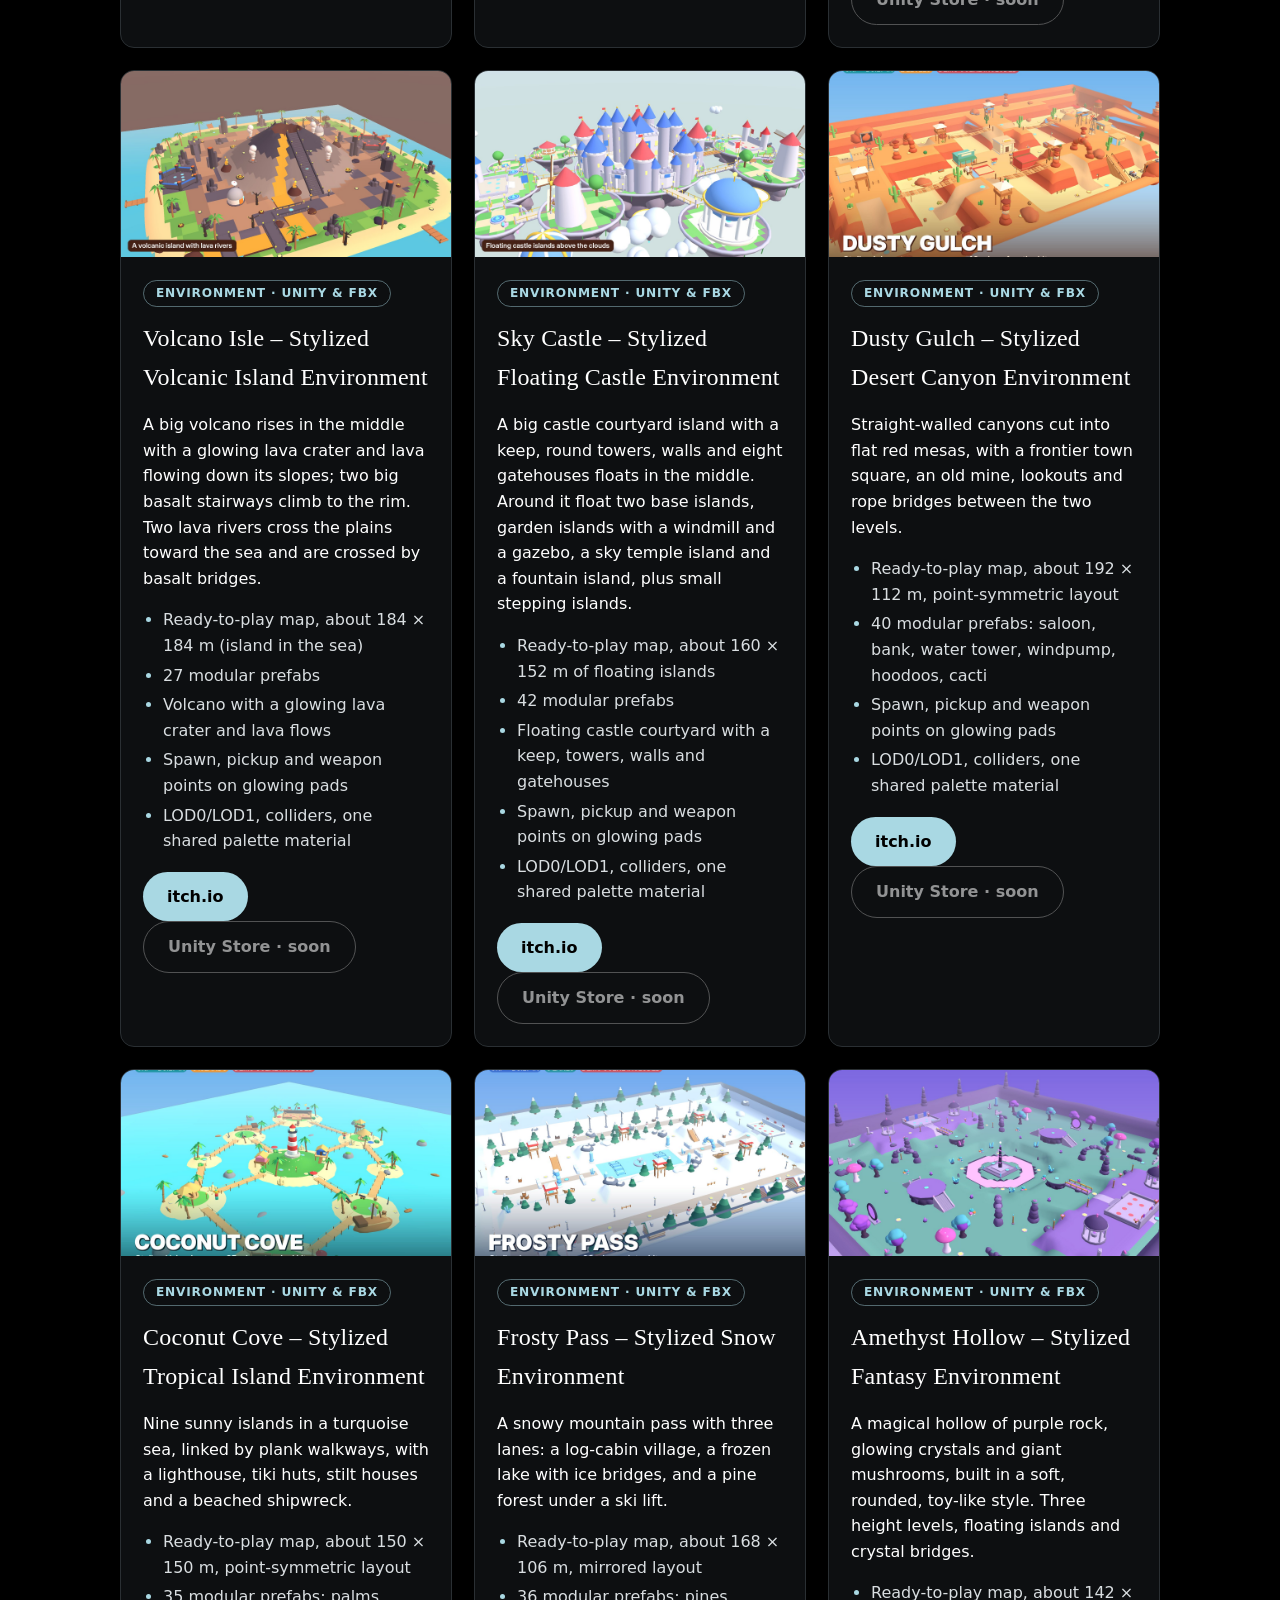
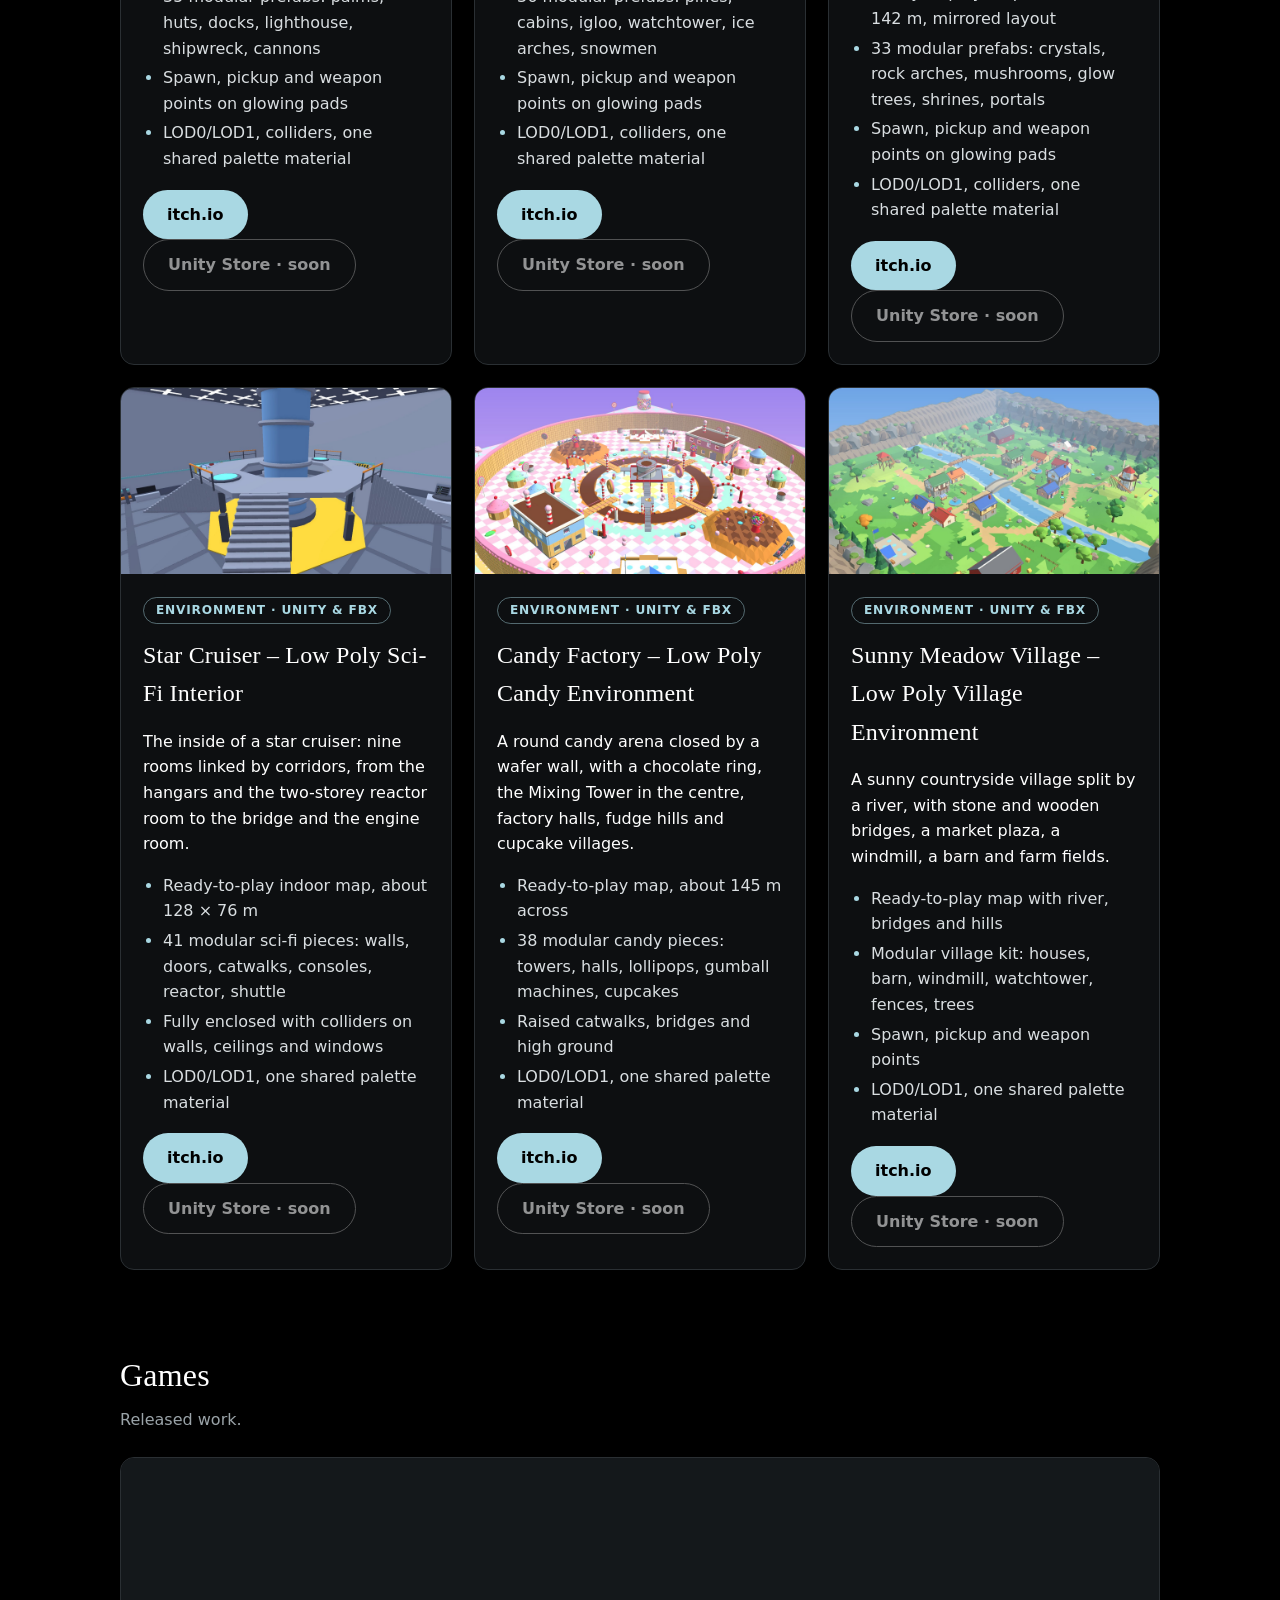
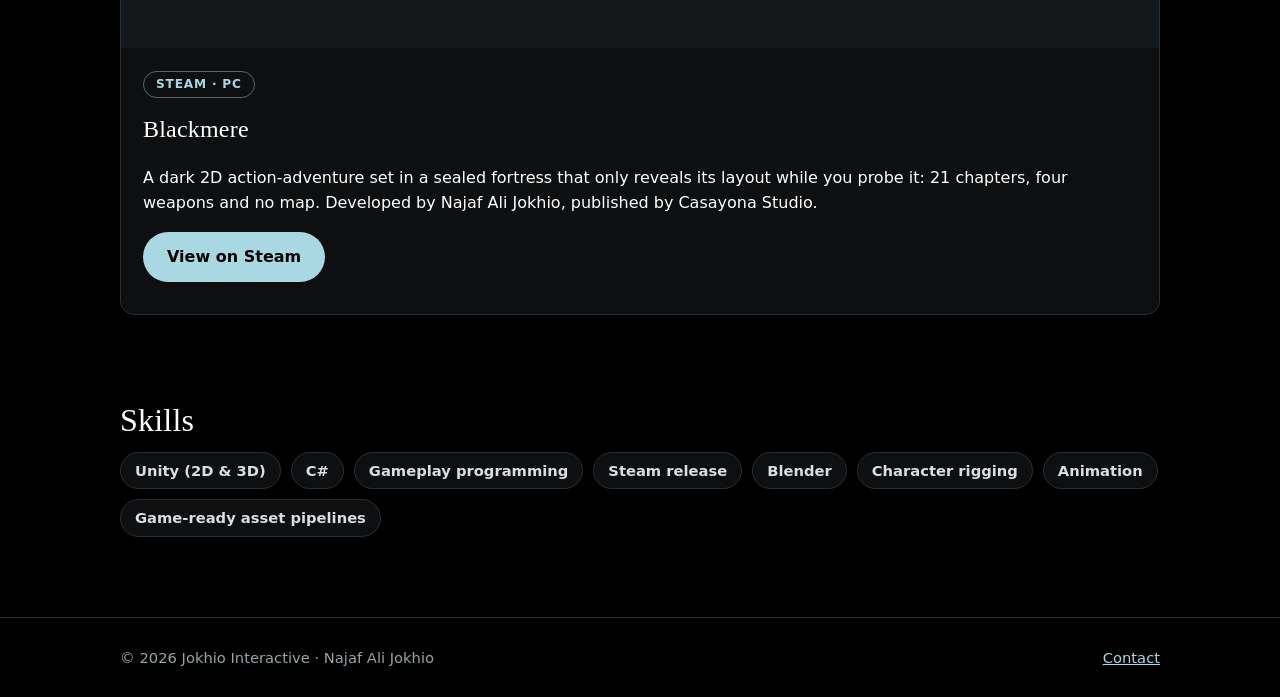
==== commit 92b3674c: "Add 11 new environment maps to the site" ====
--- a/index.html
+++ b/index.html
@@ -93,6 +93,215 @@
         <p class="lead">Ready-to-play maps with the modular kits they were built from, for Unity (URP &amp; Built-in) and as FBX for any engine.</p>
         <div class="grid">
           <div class="card">
+            <img src="images/giant-kitchen.jpg" alt="Giant Kitchen - Stylized Kitchen Environment overview" loading="lazy">
+            <div class="body">
+              <span class="tag">Environment &middot; Unity &amp; FBX</span>
+              <h3>Giant Kitchen &ndash; Stylized Kitchen Environment</h3>
+              <p>The floor is a huge open play area with a rug, toy blocks, a pet bowl and spilled cereal; the counters, the sink, the stove and a big open fridge form a second level 9 m up, reached by spatula ramps, drawer and book stairs, a ruler bridge and toaster jump pads.</p>
+              <ul class="feature-list">
+                <li>Ready-to-play map, about 120 × 120 m (a kitchen room seen from a tiny point of view)</li>
+                <li>42 modular prefabs</li>
+                <li>Giant countertops, sink, stove and an open fridge you can walk into</li>
+                <li>Spawn, pickup and weapon points on glowing pads</li>
+                <li>LOD0/LOD1, colliders, one shared palette material</li>
+              </ul>
+              <p class="buy">
+                <a class="btn" href="https://najaf-ali-jokhio.itch.io/giant-kitchen" target="_blank" rel="noopener">itch.io</a>
+                <span class="btn ghost soon">Unity Store &middot; soon</span>
+              </p>
+            </div>
+          </div>
+          <div class="card">
+            <img src="images/carnival-chaos.jpg" alt="Carnival Chaos - Stylized Funfair Environment overview" loading="lazy">
+            <div class="body">
+              <span class="tag">Environment &middot; Unity &amp; FBX</span>
+              <h3>Carnival Chaos &ndash; Stylized Funfair Environment</h3>
+              <p>A giant ferris wheel turns in the middle; around it are bumper cars, a teacup ride, a carousel, a bouncy castle, a funhouse maze, a big top tent and game stalls.</p>
+              <ul class="feature-list">
+                <li>Ready-to-play map, about 184 × 184 m</li>
+                <li>31 modular prefabs</li>
+                <li>Giant ferris wheel in the middle</li>
+                <li>Spawn, pickup and weapon points on glowing pads</li>
+                <li>LOD0/LOD1, colliders, one shared palette material</li>
+              </ul>
+              <p class="buy">
+                <a class="btn" href="https://najaf-ali-jokhio.itch.io/carnival-chaos" target="_blank" rel="noopener">itch.io</a>
+                <span class="btn ghost soon">Unity Store &middot; soon</span>
+              </p>
+            </div>
+          </div>
+          <div class="card">
+            <img src="images/jungle-temple-ruins.jpg" alt="Jungle Temple Ruins - Stylized Jungle Environment overview" loading="lazy">
+            <div class="body">
+              <span class="tag">Environment &middot; Unity &amp; FBX</span>
+              <h3>Jungle Temple Ruins &ndash; Stylized Jungle Environment</h3>
+              <p>A big step pyramid stands in the middle of the ruins, two rivers fed by waterfalls cut through the jungle, and rope bridges and stone bridges cross them.</p>
+              <ul class="feature-list">
+                <li>Ready-to-play map, about 184 × 184 m</li>
+                <li>30 modular prefabs</li>
+                <li>Step pyramid with stairs on every side</li>
+                <li>Spawn, pickup and weapon points on glowing pads</li>
+                <li>LOD0/LOD1, colliders, one shared palette material</li>
+              </ul>
+              <p class="buy">
+                <a class="btn" href="https://najaf-ali-jokhio.itch.io/jungle-temple-ruins" target="_blank" rel="noopener">itch.io</a>
+                <span class="btn ghost soon">Unity Store &middot; soon</span>
+              </p>
+            </div>
+          </div>
+          <div class="card">
+            <img src="images/moon-base.jpg" alt="Moon Base - Stylized Lunar Environment overview" loading="lazy">
+            <div class="body">
+              <span class="tag">Environment &middot; Unity &amp; FBX</span>
+              <h3>Moon Base &ndash; Stylized Lunar Environment</h3>
+              <p>A big crater sits in the middle, with jump pads to climb out. Walk-in domes are linked by tube corridors and airlocks, and there are rover garages with rovers, landing pads with landers, solar fields, comms towers and an observation tower.</p>
+              <ul class="feature-list">
+                <li>Ready-to-play map, about 164 × 164 m</li>
+                <li>26 modular prefabs</li>
+                <li>Walk-in domes linked by tube corridors and airlocks</li>
+                <li>Spawn, pickup and weapon points on glowing pads</li>
+                <li>LOD0/LOD1, colliders, one shared palette material</li>
+              </ul>
+              <p class="buy">
+                <a class="btn" href="https://najaf-ali-jokhio.itch.io/moon-base" target="_blank" rel="noopener">itch.io</a>
+                <span class="btn ghost soon">Unity Store &middot; soon</span>
+              </p>
+            </div>
+          </div>
+          <div class="card">
+            <img src="images/party-island.jpg" alt="Party Island - Stylized Big Island Environment overview" loading="lazy">
+            <div class="body">
+              <span class="tag">Environment &middot; Unity &amp; FBX</span>
+              <h3>Party Island &ndash; Stylized Big Island Environment</h3>
+              <p>A party plaza with a stage sits in the middle; a snowy mountain with cabins and a ski lift rises to the north; a jungle with a step pyramid fills the west; a funfair with a ferris wheel fills the east; desert mesas with a saloon are in the south-east; a beach cove with a lighthouse and a shipwreck is in the south-west.</p>
+              <ul class="feature-list">
+                <li>Ready-to-play map, about 600 × 600 m (a 480 × 480 m island in a turquoise sea)</li>
+                <li>58 modular prefabs</li>
+                <li>One huge island: 6 themed zones joined by roads</li>
+                <li>Spawn, pickup and weapon points on glowing pads</li>
+                <li>LOD0/LOD1, colliders, one shared palette material</li>
+              </ul>
+              <p class="buy">
+                <a class="btn" href="https://najaf-ali-jokhio.itch.io/party-island" target="_blank" rel="noopener">itch.io</a>
+                <span class="btn ghost soon">Unity Store &middot; soon</span>
+              </p>
+            </div>
+          </div>
+          <div class="card">
+            <img src="images/lobby-hub.jpg" alt="Lobby Hub - Stylized Hub Plaza Environment overview" loading="lazy">
+            <div class="body">
+              <span class="tag">Environment &middot; Unity &amp; FBX</span>
+              <h3>Lobby Hub &ndash; Stylized Hub Plaza Environment</h3>
+              <p>A fountain platform sits in the middle, three glowing portal gates line the north side, a shooting range with lanes, counters, targets and a backstop fills the west, a dance stage with spotlights fills the east, and a style corner with wardrobe booths, racks, hat stands and a shop counter fills the south.</p>
+              <ul class="feature-list">
+                <li>Ready-to-play map, about 80 × 80 m</li>
+                <li>23 modular prefabs</li>
+                <li>Three glowing portal gates</li>
+                <li>Spawn, pickup and weapon points on glowing pads</li>
+                <li>LOD0/LOD1, colliders, one shared palette material</li>
+              </ul>
+              <p class="buy">
+                <a class="btn" href="https://najaf-ali-jokhio.itch.io/lobby-hub" target="_blank" rel="noopener">itch.io</a>
+                <span class="btn ghost soon">Unity Store &middot; soon</span>
+              </p>
+            </div>
+          </div>
+          <div class="card">
+            <img src="images/playground.jpg" alt="Playground - Stylized Giant Playground Environment overview" loading="lazy">
+            <div class="body">
+              <span class="tag">Environment &middot; Unity &amp; FBX</span>
+              <h3>Playground &ndash; Stylized Giant Playground Environment</h3>
+              <p>A sandpit with a big sandcastle sits in the middle, a merry-go-round to the north and a spiral slide tower to the south.</p>
+              <ul class="feature-list">
+                <li>Ready-to-play map, about 148 × 148 m inside a fenced park</li>
+                <li>37 modular prefabs</li>
+                <li>Giant slide towers and a spiral slide</li>
+                <li>Spawn, pickup and weapon points on glowing pads</li>
+                <li>LOD0/LOD1, colliders, one shared palette material</li>
+              </ul>
+              <p class="buy">
+                <a class="btn" href="https://najaf-ali-jokhio.itch.io/playground" target="_blank" rel="noopener">itch.io</a>
+                <span class="btn ghost soon">Unity Store &middot; soon</span>
+              </p>
+            </div>
+          </div>
+          <div class="card">
+            <img src="images/football-stadium.jpg" alt="Football Stadium - Stylized Stadium Environment overview" loading="lazy">
+            <div class="body">
+              <span class="tag">Environment &middot; Unity &amp; FBX</span>
+              <h3>Football Stadium &ndash; Stylized Stadium Environment</h3>
+              <p>A full 96 x 64 m pitch with goals and markings sits in the middle, with a giant ball on the centre spot.</p>
+              <ul class="feature-list">
+                <li>Ready-to-play map, about 176 × 120 m</li>
+                <li>32 modular prefabs</li>
+                <li>Full pitch with goals, markings and corner flags</li>
+                <li>Spawn, pickup and weapon points on glowing pads</li>
+                <li>LOD0/LOD1, colliders, one shared palette material</li>
+              </ul>
+              <p class="buy">
+                <a class="btn" href="https://najaf-ali-jokhio.itch.io/football-stadium" target="_blank" rel="noopener">itch.io</a>
+                <span class="btn ghost soon">Unity Store &middot; soon</span>
+              </p>
+            </div>
+          </div>
+          <div class="card">
+            <img src="images/haunted-pumpkin-town.jpg" alt="Haunted Pumpkin Town - Stylized Autumn Town Environment overview" loading="lazy">
+            <div class="body">
+              <span class="tag">Environment &middot; Unity &amp; FBX</span>
+              <h3>Haunted Pumpkin Town &ndash; Stylized Autumn Town Environment</h3>
+              <p>A giant jack-o&#x27;-lantern glows in the town square, a big haunted mansion and a clock tower stand to the north and a graveyard with iron fences to the south.</p>
+              <ul class="feature-list">
+                <li>Ready-to-play map, about 164 × 164 m</li>
+                <li>39 modular prefabs</li>
+                <li>Giant jack-o&#x27;-lantern in the town square</li>
+                <li>Spawn, pickup and weapon points on glowing pads</li>
+                <li>LOD0/LOD1, colliders, one shared palette material</li>
+              </ul>
+              <p class="buy">
+                <a class="btn" href="https://najaf-ali-jokhio.itch.io/haunted-pumpkin-town" target="_blank" rel="noopener">itch.io</a>
+                <span class="btn ghost soon">Unity Store &middot; soon</span>
+              </p>
+            </div>
+          </div>
+          <div class="card">
+            <img src="images/volcano-isle.jpg" alt="Volcano Isle - Stylized Volcanic Island Environment overview" loading="lazy">
+            <div class="body">
+              <span class="tag">Environment &middot; Unity &amp; FBX</span>
+              <h3>Volcano Isle &ndash; Stylized Volcanic Island Environment</h3>
+              <p>A big volcano rises in the middle with a glowing lava crater and lava flowing down its slopes; two big basalt stairways climb to the rim. Two lava rivers cross the plains toward the sea and are crossed by basalt bridges.</p>
+              <ul class="feature-list">
+                <li>Ready-to-play map, about 184 × 184 m (island in the sea)</li>
+                <li>27 modular prefabs</li>
+                <li>Volcano with a glowing lava crater and lava flows</li>
+                <li>Spawn, pickup and weapon points on glowing pads</li>
+                <li>LOD0/LOD1, colliders, one shared palette material</li>
+              </ul>
+              <p class="buy">
+                <a class="btn" href="https://najaf-ali-jokhio.itch.io/volcano-isle" target="_blank" rel="noopener">itch.io</a>
+                <span class="btn ghost soon">Unity Store &middot; soon</span>
+              </p>
+            </div>
+          </div>
+          <div class="card">
+            <img src="images/sky-castle.jpg" alt="Sky Castle - Stylized Floating Castle Environment overview" loading="lazy">
+            <div class="body">
+              <span class="tag">Environment &middot; Unity &amp; FBX</span>
+              <h3>Sky Castle &ndash; Stylized Floating Castle Environment</h3>
+              <p>A big castle courtyard island with a keep, round towers, walls and eight gatehouses floats in the middle. Around it float two base islands, garden islands with a windmill and a gazebo, a sky temple island and a fountain island, plus small stepping islands.</p>
+              <ul class="feature-list">
+                <li>Ready-to-play map, about 160 × 152 m of floating islands</li>
+                <li>42 modular prefabs</li>
+                <li>Floating castle courtyard with a keep, towers, walls and gatehouses</li>
+                <li>Spawn, pickup and weapon points on glowing pads</li>
+                <li>LOD0/LOD1, colliders, one shared palette material</li>
+              </ul>
+              <p class="buy">
+                <a class="btn" href="https://najaf-ali-jokhio.itch.io/sky-castle" target="_blank" rel="noopener">itch.io</a>
+                <span class="btn ghost soon">Unity Store &middot; soon</span>
+              </p>
+            </div>
+          </div>
+          <div class="card">
             <img src="images/dusty-gulch.jpg" alt="Stylized desert canyon with red mesas, cacti, a frontier town and rope bridges" loading="lazy">
             <div class="body">
               <span class="tag">Environment &middot; Unity &amp; FBX</span>
